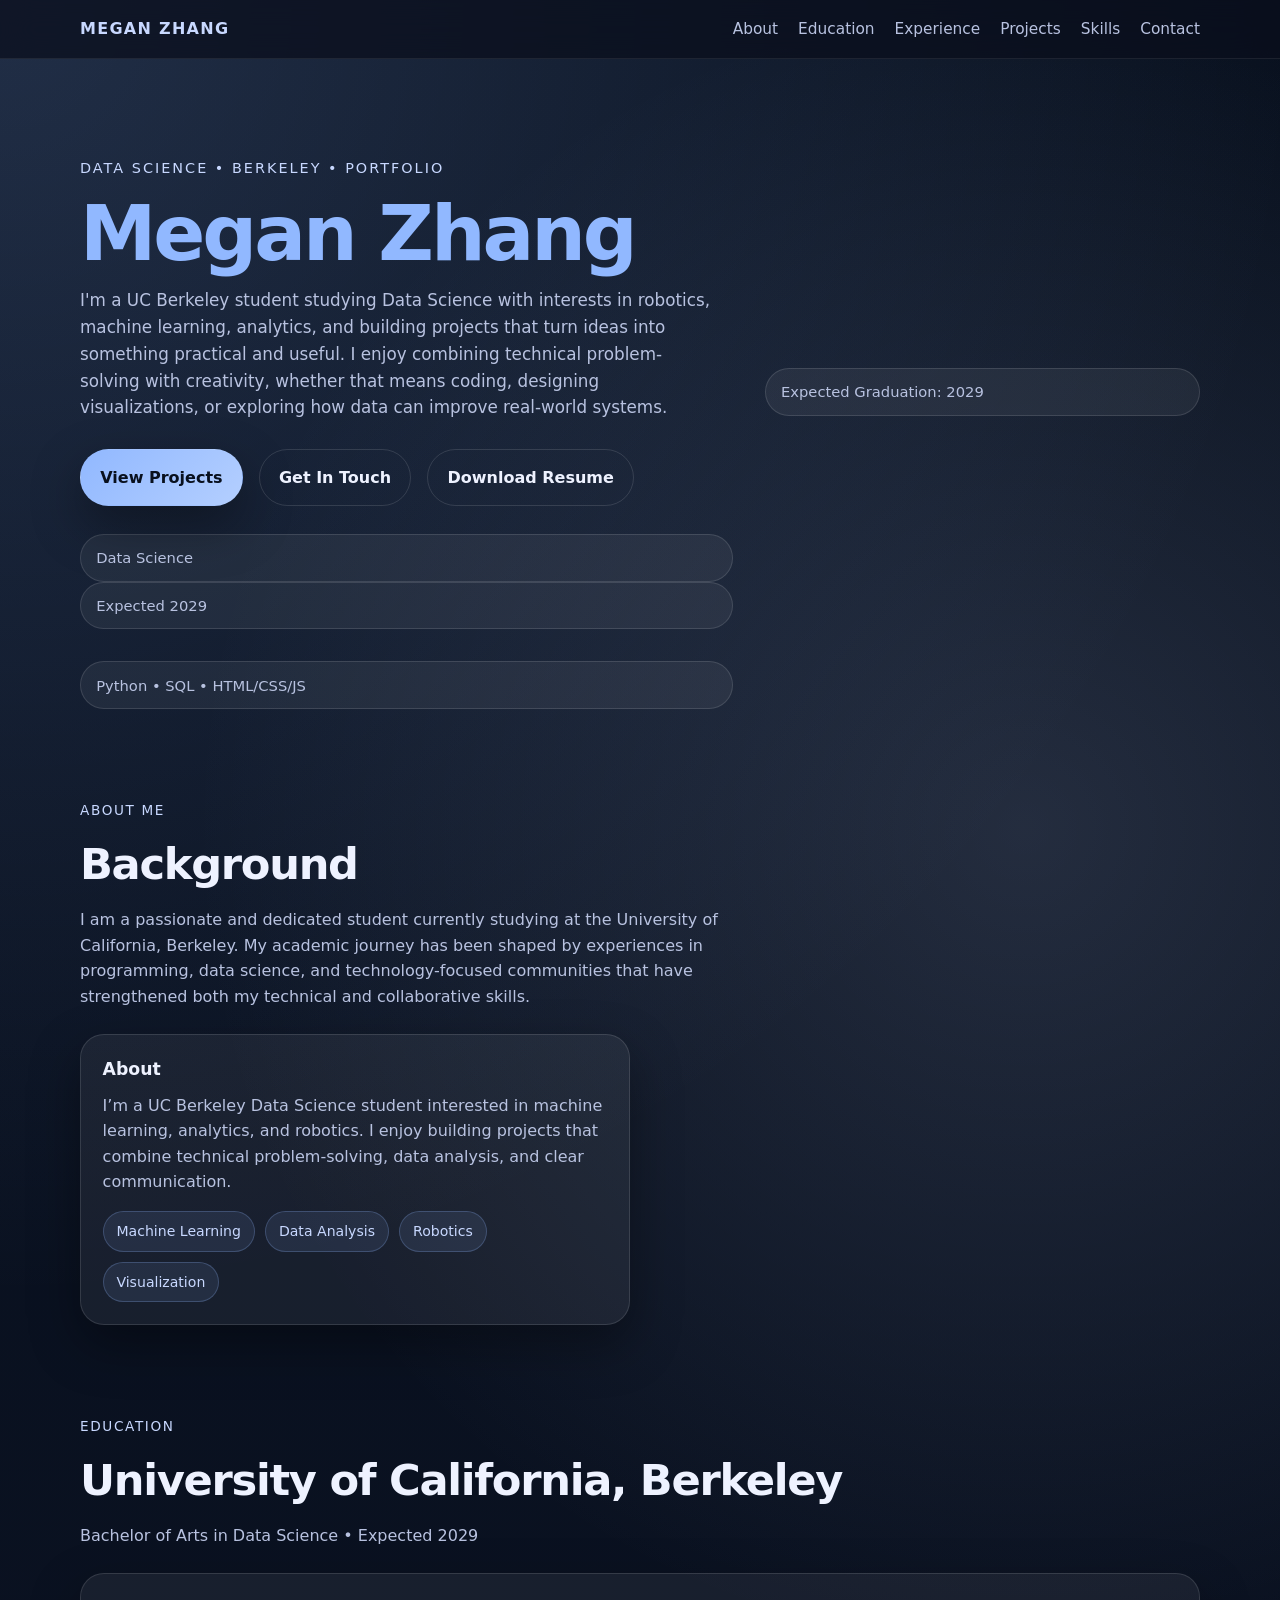
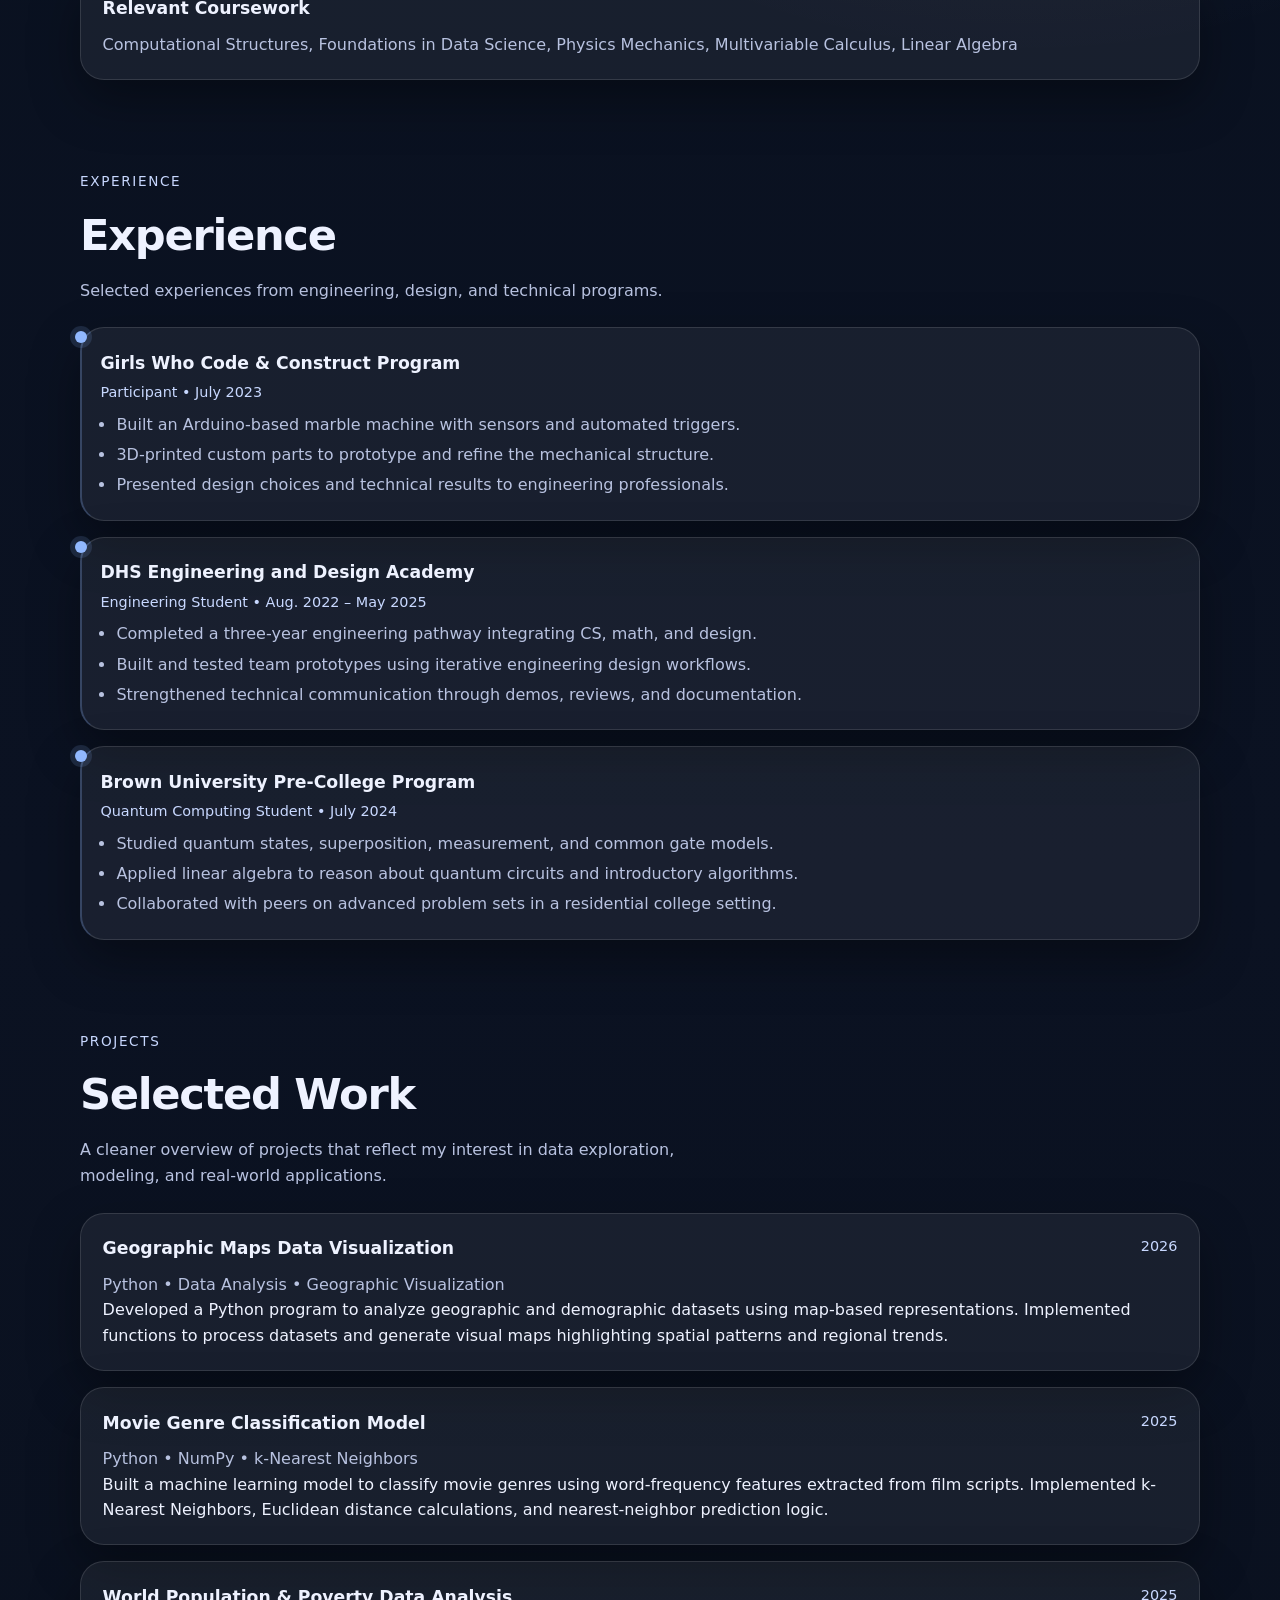
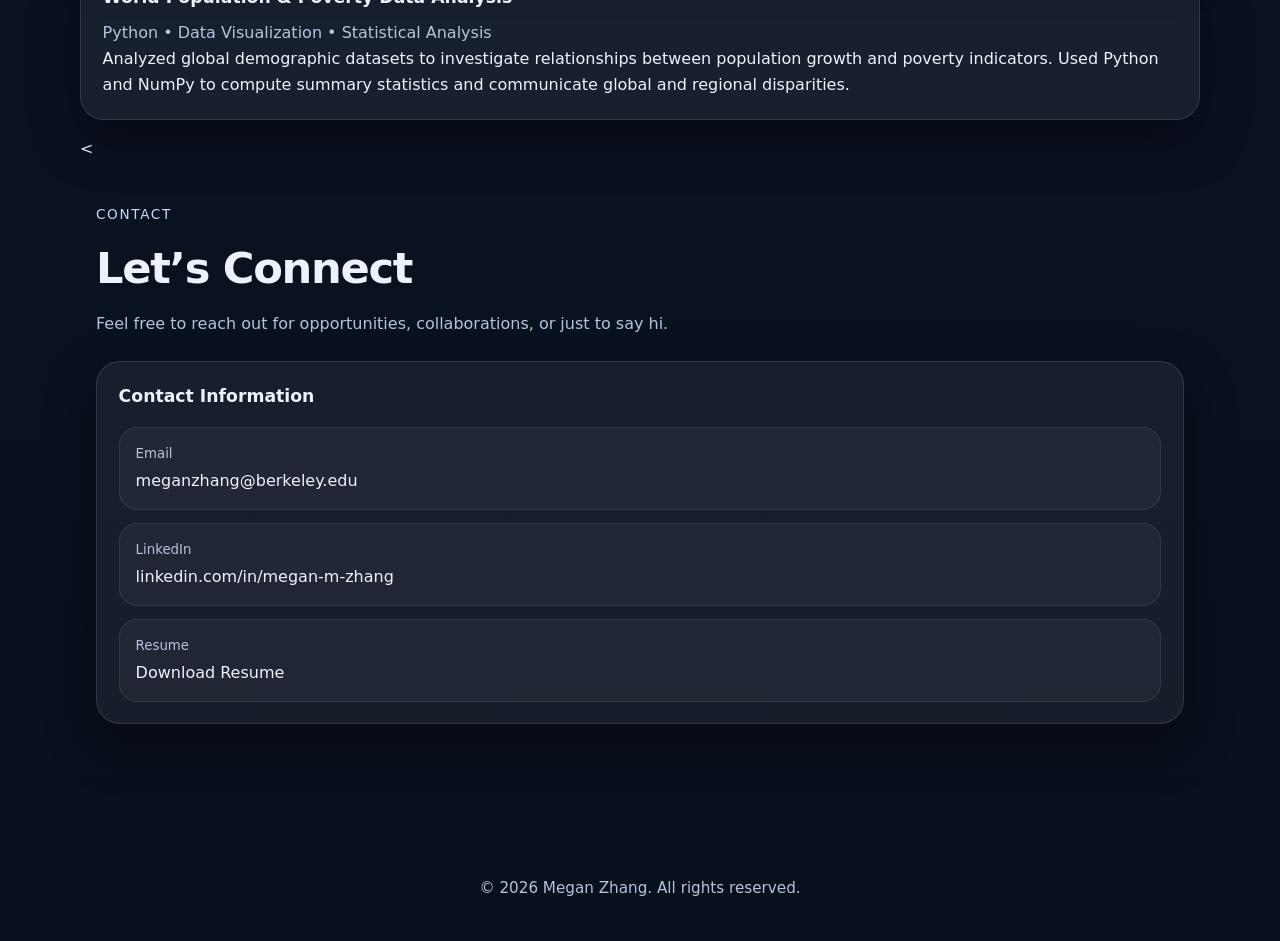
==== index.html @ c3d6c48f "Update index.html" ====
<!DOCTYPE html>
<html lang="en">
<head>
  <meta charset="UTF-8" />
  <meta name="viewport" content="width=device-width, initial-scale=1.0" />
  <title>Megan Zhang | Portfolio</title>
  <style>
    :root {
      --bg: #0a0f1c;
      --bg-soft: #10182b;
      --card: rgba(255, 255, 255, 0.06);
      --border: rgba(255, 255, 255, 0.12);
      --text: #eef2ff;
      --muted: #b8c2e0;
      --accent: #91b8ff;
      --accent-2: #c8d8ff;
      --shadow: 0 20px 50px rgba(0, 0, 0, 0.35);
      --max: 1120px;
    }

    * {
      box-sizing: border-box;
      margin: 0;
      padding: 0;
    }

    html {
      scroll-behavior: smooth;
    }

    body {
      font-family: Inter, ui-sans-serif, system-ui, -apple-system, BlinkMacSystemFont, "Segoe UI", sans-serif;
      background:
        radial-gradient(circle at top left, rgba(145, 184, 255, 0.18), transparent 30%),
        radial-gradient(circle at 80% 20%, rgba(200, 216, 255, 0.14), transparent 24%),
        linear-gradient(180deg, #08101e 0%, #0b1222 60%, #09101d 100%);
      color: var(--text);
      line-height: 1.6;
      min-height: 100vh;
    }

    a {
      color: inherit;
      text-decoration: none;
    }

    img {
      max-width: 100%;
      display: block;
    }

    .container {
      width: min(calc(100% - 2rem), var(--max));
      margin: 0 auto;
    }

    .nav {
      position: sticky;
      top: 0;
      z-index: 50;
      backdrop-filter: blur(16px);
      background: rgba(10, 15, 28, 0.72);
      border-bottom: 1px solid rgba(255,255,255,0.08);
    }

    .nav-inner {
      display: flex;
      align-items: center;
      justify-content: space-between;
      padding: 1rem 0;
    }

    .brand {
      font-size: 1rem;
      font-weight: 700;
      letter-spacing: 0.08em;
      text-transform: uppercase;
      color: var(--accent-2);
    }

    .nav-links {
      display: flex;
      gap: 1.25rem;
      flex-wrap: wrap;
    }

    .nav-links a {
      color: var(--muted);
      font-size: 0.96rem;
      transition: color 0.2s ease;
    }

    .nav-links a:hover {
      color: var(--text);
    }

    .hero {
      padding: 6rem 0 4rem;
    }

    .hero-grid {
      display: grid;
      grid-template-columns: 1.2fr 0.8fr;
      gap: 2rem;
      align-items: center;
    }

    .eyebrow {
      display: inline-block;
      color: var(--accent-2);
      font-size: 0.9rem;
      letter-spacing: 0.14em;
      text-transform: uppercase;
      margin-bottom: 1rem;
    }

    .hero h1 {
      font-size: clamp(2.7rem, 6vw, 5rem);
      line-height: 0.98;
      letter-spacing: -0.04em;
      margin-bottom: 1rem;
    }

    .hero h1 span {
      color: var(--accent);
    }

    .hero p {
      max-width: 40rem;
      color: var(--muted);
      font-size: 1.05rem;
      margin-bottom: 1.75rem;
    }

    .hero-actions {
      display: flex;
      gap: 1rem;
      flex-wrap: wrap;
      margin-bottom: 1.75rem;
    }

    .btn {
      display: inline-flex;
      align-items: center;
      justify-content: center;
      padding: 0.9rem 1.2rem;
      border-radius: 999px;
      font-weight: 600;
      transition: transform 0.2s ease, background 0.2s ease, border-color 0.2s ease;
      border: 1px solid transparent;
    }

    .btn:hover {
      transform: translateY(-2px);
    }

    .btn-primary {
      background: linear-gradient(135deg, var(--accent), #b4cfff);
      color: #08101e;
      box-shadow: var(--shadow);
    }

    .btn-secondary {
      background: transparent;
      border-color: var(--border);
      color: var(--text);
    }

    .quick-info {
      display: flex;
      gap: 1rem;
      flex-wrap: wrap;
    }

    .pill {
      background: rgba(255,255,255,0.06);
      border: 1px solid var(--border);
      padding: 0.7rem 0.95rem;
      border-radius: 999px;
      color: var(--muted);
      font-size: 0.92rem;
    }

    .hero-card {
      background: linear-gradient(180deg, rgba(255,255,255,0.08), rgba(255,255,255,0.03));
      border: 1px solid var(--border);
      border-radius: 28px;
      padding: 1.5rem;
      box-shadow: var(--shadow);
      position: relative;
      overflow: hidden;
    }

    .hero-card::before {
      content: "";
      position: absolute;
      inset: auto -20% -30% auto;
      width: 220px;
      height: 220px;
      background: radial-gradient(circle, rgba(145,184,255,0.45), transparent 68%);
      pointer-events: none;
    }

    .profile-box {
      min-height: 360px;
      display: flex;
      flex-direction: column;
      justify-content: space-between;
      gap: 1rem;
    }

    .profile-top {
      display: flex;
      justify-content: space-between;
      align-items: flex-start;
      gap: 1rem;
    }

    .profile-avatar {
      width: 68px;
      height: 68px;
      border-radius: 20px;
      background: linear-gradient(135deg, var(--accent), #d9e5ff);
      color: #09101d;
      display: grid;
      place-items: center;
      font-weight: 800;
      font-size: 1.3rem;
    }

    .profile-role {
      color: var(--muted);
      font-size: 0.95rem;
    }

    .profile-name {
      font-size: 1.35rem;
      font-weight: 700;
      margin-bottom: 0.2rem;
    }

    .stat-grid {
      display: grid;
      grid-template-columns: repeat(2, 1fr);
      gap: 0.9rem;
    }

    .stat {
      background: rgba(255,255,255,0.05);
      border: 1px solid rgba(255,255,255,0.08);
      border-radius: 18px;
      padding: 1rem;
    }

    .stat h3 {
      font-size: 1.3rem;
      margin-bottom: 0.2rem;
      color: var(--accent-2);
    }

    .stat p {
      font-size: 0.9rem;
      color: var(--muted);
      margin: 0;
    }

    section {
      padding: 1.5rem 0 4rem;
    }

    .section-heading {
      margin-bottom: 1.5rem;
    }

    .section-heading span {
      color: var(--accent-2);
      text-transform: uppercase;
      letter-spacing: 0.12em;
      font-size: 0.85rem;
      display: inline-block;
      margin-bottom: 0.5rem;
    }

    .section-heading h2 {
      font-size: clamp(1.8rem, 4vw, 2.7rem);
      letter-spacing: -0.03em;
      margin-bottom: 0.5rem;
    }

    .section-heading p {
      max-width: 42rem;
      color: var(--muted);
    }

    .grid-2,
    .grid-3 {
      display: grid;
      gap: 1.2rem;
    }

    .grid-2 {
      grid-template-columns: repeat(2, minmax(0, 1fr));
    }

    .grid-3 {
      grid-template-columns: repeat(3, minmax(0, 1fr));
    }

    .card {
      background: var(--card);
      border: 1px solid var(--border);
      border-radius: 24px;
      padding: 1.35rem;
      box-shadow: var(--shadow);
    }

    .card h3 {
      font-size: 1.08rem;
      margin-bottom: 0.55rem;
    }

    .muted {
      color: var(--muted);
    }

    .tag-list {
      display: flex;
      flex-wrap: wrap;
      gap: 0.65rem;
      margin-top: 1rem;
    }

    .tag {
      padding: 0.5rem 0.8rem;
      border-radius: 999px;
      background: rgba(145,184,255,0.1);
      border: 1px solid rgba(145,184,255,0.24);
      color: var(--accent-2);
      font-size: 0.88rem;
    }

    .timeline {
      display: grid;
      gap: 1rem;
    }

    .timeline-item {
      position: relative;
      padding-left: 1.15rem;
      border-left: 2px solid rgba(145,184,255,0.25);
    }

    .timeline-item::before {
      content: "";
      position: absolute;
      left: -0.43rem;
      top: 0.2rem;
      width: 0.75rem;
      height: 0.75rem;
      border-radius: 999px;
      background: var(--accent);
      box-shadow: 0 0 0 5px rgba(145,184,255,0.14);
    }

    .timeline-item h3 {
      margin-bottom: 0.25rem;
    }

    .timeline-meta {
      color: var(--accent-2);
      font-size: 0.9rem;
      margin-bottom: 0.45rem;
    }

    .timeline-item ul {
      padding-left: 1rem;
      color: var(--muted);
    }

    .timeline-item li + li {
      margin-top: 0.3rem;
    }

    .project-card {
      display: flex;
      flex-direction: column;
      gap: 0.8rem;
      min-height: 100%;
    }

    .project-top {
      display: flex;
      justify-content: space-between;
      align-items: flex-start;
      gap: 1rem;
    }

    .project-year {
      color: var(--accent-2);
      font-size: 0.9rem;
      white-space: nowrap;
    }

    .project-card p {
      color: var(--muted);
    }

    .contact-card {
      display: grid;
      grid-template-columns: 1.15fr 0.85fr;
      gap: 1.2rem;
      align-items: stretch;
    }

    .contact-list {
      display: grid;
      gap: 0.85rem;
      margin-top: 1rem;
    }

    .contact-item {
      border: 1px solid rgba(255,255,255,0.08);
      background: rgba(255,255,255,0.04);
      border-radius: 18px;
      padding: 0.95rem 1rem;
    }

    .contact-item small {
      display: block;
      color: var(--muted);
      margin-bottom: 0.2rem;
    }

    footer {
      padding: 1.5rem 0 2.5rem;
      color: var(--muted);
      text-align: center;
      font-size: 0.95rem;
    }

    .fade-up {
      opacity: 0;
      transform: translateY(24px);
      transition: opacity 0.7s ease, transform 0.7s ease;
    }

    .fade-up.visible {
      opacity: 1;
      transform: translateY(0);
    }

    @media (max-width: 920px) {
      .hero-grid,
      .contact-card,
      .grid-3,
      .grid-2 {
        grid-template-columns: 1fr;
      }

      .hero {
        padding-top: 4.5rem;
      }
    }

    @media (max-width: 640px) {
      .nav-inner {
        gap: 1rem;
        flex-direction: column;
        align-items: flex-start;
      }

      .nav-links {
        gap: 0.85rem;
      }

      .hero h1 {
        font-size: 2.7rem;
      }

      .stat-grid {
        grid-template-columns: 1fr;
      }
    }
  </style>
</head>
<body>
  <nav class="nav">
    <div class="container nav-inner">
      <a href="#home" class="brand">Megan Zhang</a>
      <div class="nav-links">
        <a href="#about">About</a>
        <a href="#education">Education</a>
        <a href="#experience">Experience</a>
        <a href="#projects">Projects</a>
        <a href="#skills">Skills</a>
        <a href="#contact">Contact</a>
      </div>
    </div>
  </nav>

  <header class="hero" id="home">
    <div class="container hero-grid">
      <div class="fade-up">
        <span class="eyebrow">Data Science • Berkeley • Portfolio</span>
        <h1><span>Megan Zhang</span></h1>
        <p>
          I'm a UC Berkeley student studying Data Science with interests in robotics, machine learning,
          analytics, and building projects that turn ideas into something practical and useful.
          I enjoy combining technical problem-solving with creativity, whether that means coding,
          designing visualizations, or exploring how data can improve real-world systems.
        </p>
        <div class="hero-actions">
          <a class="btn btn-primary" href="#projects">View Projects</a>
          <a class="btn btn-secondary" href="#contact">Get In Touch</a>
          <a class="btn btn-secondary" href="Megan_Zhang_LaTex_Resume.pdf" download>Download Resume</a>
        </div>
        
          <div class="pill">Data Science</div>
          <div class="pill">Expected 2029</div>
        </div>
          <div class="pill">Expected Graduation: 2029</div>
          <div class="pill">Python • SQL • HTML/CSS/JS</div>
        </div>
      </div>

      </div>
  </header>

  <main>
    <section id="about">
      <div class="container">
        <div class="section-heading fade-up">
          <span>About Me</span>
          <h2>Background</h2>
          <p>
            I am a passionate and dedicated student currently studying at the University of California,
            Berkeley. My academic journey has been shaped by experiences in programming, data science,
            and technology-focused communities that have strengthened both my technical and collaborative skills.
          </p>
        </div>

        <div class="grid-2">
          <div class="card fade-up">
            <h3>About</h3>
            <p class="muted">
              I’m a UC Berkeley Data Science student interested in machine learning, analytics, and robotics.
              I enjoy building projects that combine technical problem-solving, data analysis, and clear communication.
            </p>
            <div class="tag-list">
              <span class="tag">Machine Learning</span>
              <span class="tag">Data Analysis</span>
              <span class="tag">Robotics</span>
              <span class="tag">Visualization</span>
            </div>
          </div>
        </div>
      </div>
    </section>

    <section id="education">
      <div class="container">
        <div class="section-heading fade-up">
          <span>Education</span>
          <h2>University of California, Berkeley</h2>
          <p>Bachelor of Arts in Data Science • Expected 2029</p>
        </div>

        <div class="card fade-up">
          <h3>Relevant Coursework</h3>
          <p class="muted">
            Computational Structures, Foundations in Data Science, Physics Mechanics, Multivariable Calculus, Linear Algebra
          </p>
        </div>
      </div>
    </section>

    <section id="experience">
      <div class="container">
        <div class="section-heading fade-up">
          <span>Experience</span>
          <h2>Experience</h2>
          <p>Selected experiences from engineering, design, and technical programs.</p>
        </div>

        <div class="timeline">
          <div class="card timeline-item fade-up">
            <h3>Girls Who Code &amp; Construct Program</h3>
            <div class="timeline-meta">Participant • July 2023</div>
            <ul>
              <li>Built an Arduino-based marble machine with sensors and automated triggers.</li>
              <li>3D-printed custom parts to prototype and refine the mechanical structure.</li>
              <li>Presented design choices and technical results to engineering professionals.</li>
            </ul>
          </div>

          <div class="card timeline-item fade-up">
            <h3>DHS Engineering and Design Academy</h3>
            <div class="timeline-meta">Engineering Student • Aug. 2022 – May 2025</div>
            <ul>
              <li>Completed a three-year engineering pathway integrating CS, math, and design.</li>
              <li>Built and tested team prototypes using iterative engineering design workflows.</li>
              <li>Strengthened technical communication through demos, reviews, and documentation.</li>
            </ul>
          </div>

          <div class="card timeline-item fade-up">
            <h3>Brown University Pre-College Program</h3>
            <div class="timeline-meta">Quantum Computing Student • July 2024</div>
            <ul>
              <li>Studied quantum states, superposition, measurement, and common gate models.</li>
              <li>Applied linear algebra to reason about quantum circuits and introductory algorithms.</li>
              <li>Collaborated with peers on advanced problem sets in a residential college setting.</li>
            </ul>
          </div>
        </div>
      </div>
    </section>

    <section id="projects">
      <div class="container">
        <div class="section-heading fade-up">
          <span>Projects</span>
          <h2>Selected Work</h2>
          <p>A cleaner overview of projects that reflect my interest in data exploration, modeling, and real-world applications.</p>
        </div>

        <div class="timeline">
          <article class="card fade-up">
            <div class="project-top">
              <h3>Geographic Maps Data Visualization</h3>
              <div class="project-year">2026</div>
            </div>
            <p class="muted">Python • Data Analysis • Geographic Visualization</p>
            <p>
              Developed a Python program to analyze geographic and demographic datasets using map-based representations.
              Implemented functions to process datasets and generate visual maps highlighting spatial patterns and regional trends.
            </p>
          </article>

          <article class="card fade-up">
            <div class="project-top">
              <h3>Movie Genre Classification Model</h3>
              <div class="project-year">2025</div>
            </div>
            <p class="muted">Python • NumPy • k-Nearest Neighbors</p>
            <p>
              Built a machine learning model to classify movie genres using word-frequency features extracted from film scripts.
              Implemented k-Nearest Neighbors, Euclidean distance calculations, and nearest-neighbor prediction logic.
            </p>
          </article>

          <article class="card fade-up">
            <div class="project-top">
              <h3>World Population &amp; Poverty Data Analysis</h3>
              <div class="project-year">2025</div>
            </div>
            <p class="muted">Python • Data Visualization • Statistical Analysis</p>
            <p>
              Analyzed global demographic datasets to investigate relationships between population growth and poverty indicators.
              Used Python and NumPy to compute summary statistics and communicate global and regional disparities.
            </p>
          </article>

          <

    

    <section id="contact">
      <div class="container">
        <div class="section-heading fade-up">
          <span>Contact</span>
          <h2>Let’s Connect</h2>
          <p>Feel free to reach out for opportunities, collaborations, or just to say hi.</p>
        </div>

        <div class="card fade-up">
          <h3>Contact Information</h3>
          <div class="contact-list">
            <div class="contact-item">
              <small>Email</small>
              <a href="mailto:meganzhang@berkeley.edu">meganzhang@berkeley.edu</a>
            </div>
            <div class="contact-item">
              <small>LinkedIn</small>
              <a href="https://www.linkedin.com/in/megan-m-zhang" target="_blank">linkedin.com/in/megan-m-zhang</a>
            </div>
            <div class="contact-item">
              <small>Resume</small>
              <a href="Megan_Zhang_LaTex_Resume.pdf" download>Download Resume</a>
            </div>
          </div>
        </div>
      </div>
    </section>
  </main>

  <footer>
    <div class="container">
      <p>© 2026 Megan Zhang. All rights reserved.</p>
    </div>
  </footer>

  <script>
    const observer = new IntersectionObserver((entries) => {
      entries.forEach((entry) => {
        if (entry.isIntersecting) {
          entry.target.classList.add('visible');
        }
      });
    }, { threshold: 0.12 });

    document.querySelectorAll('.fade-up').forEach((el) => observer.observe(el));
  </script>
</body>
</html>
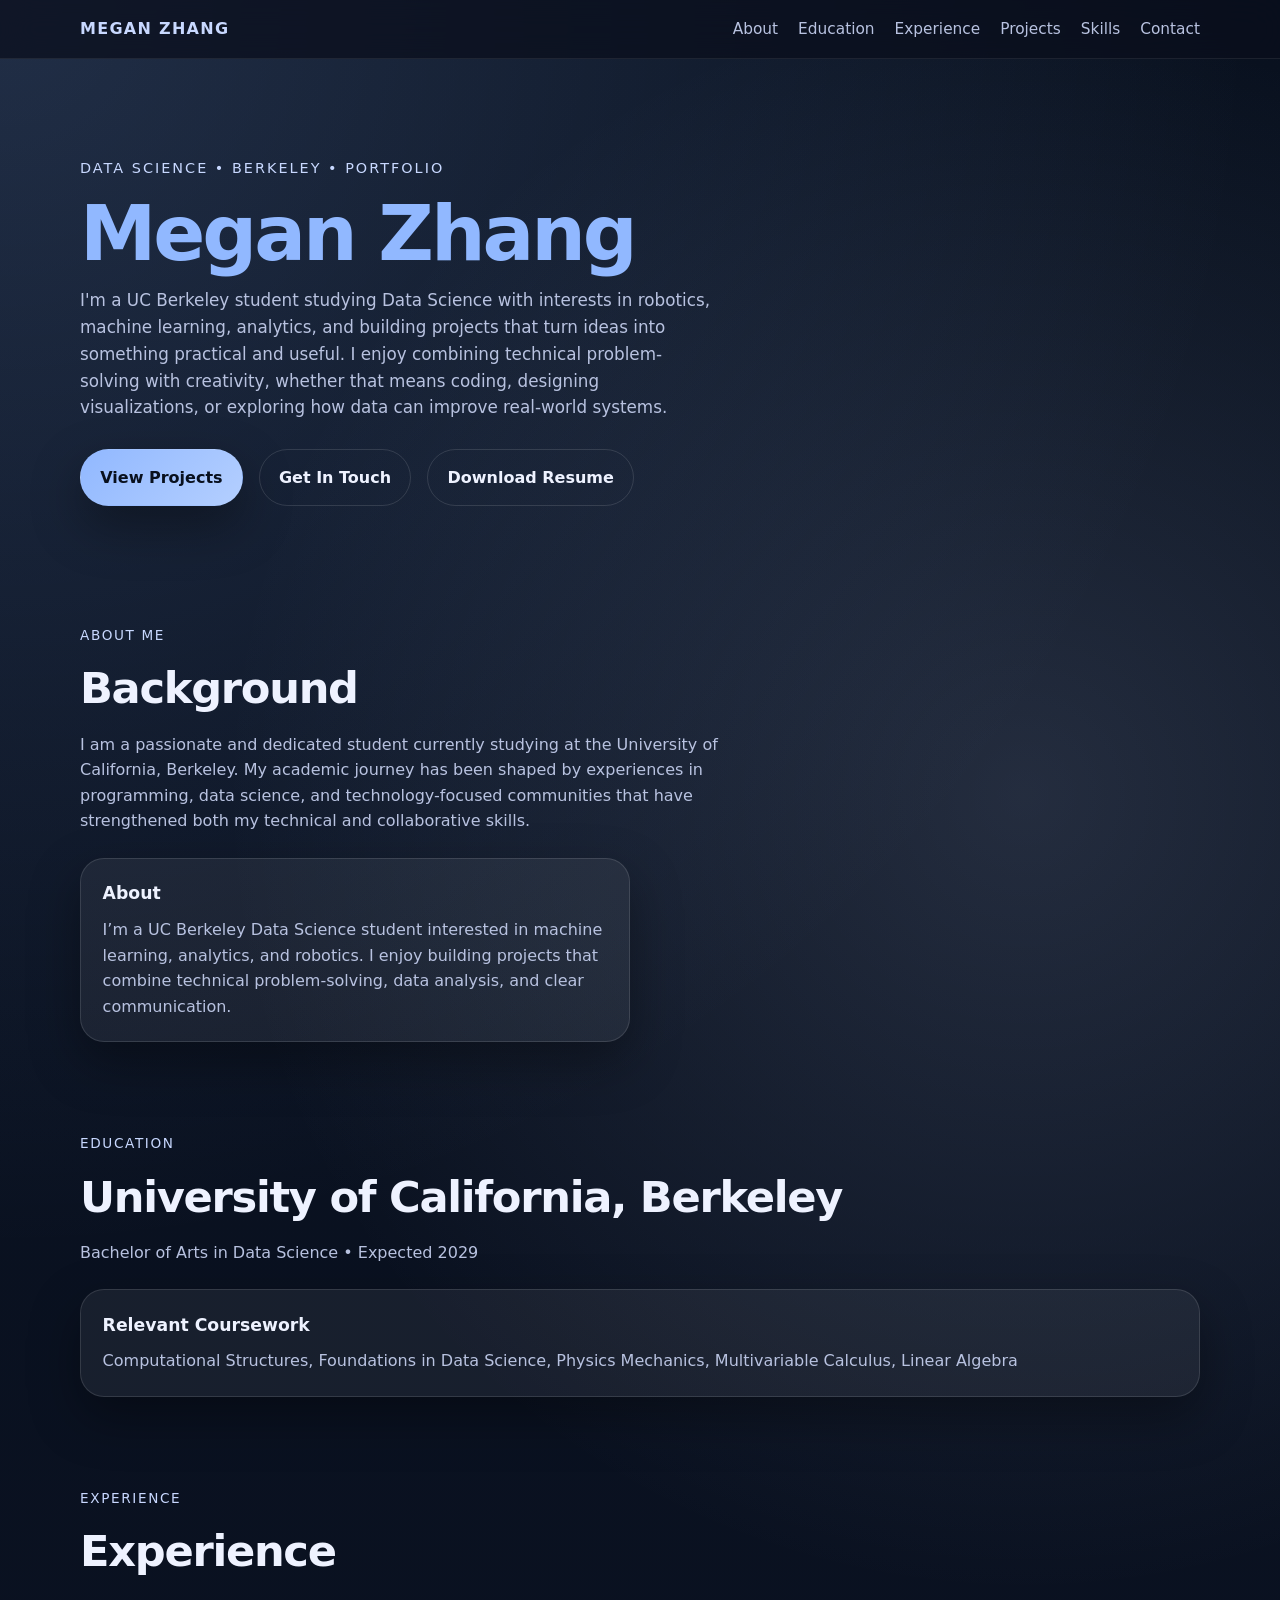
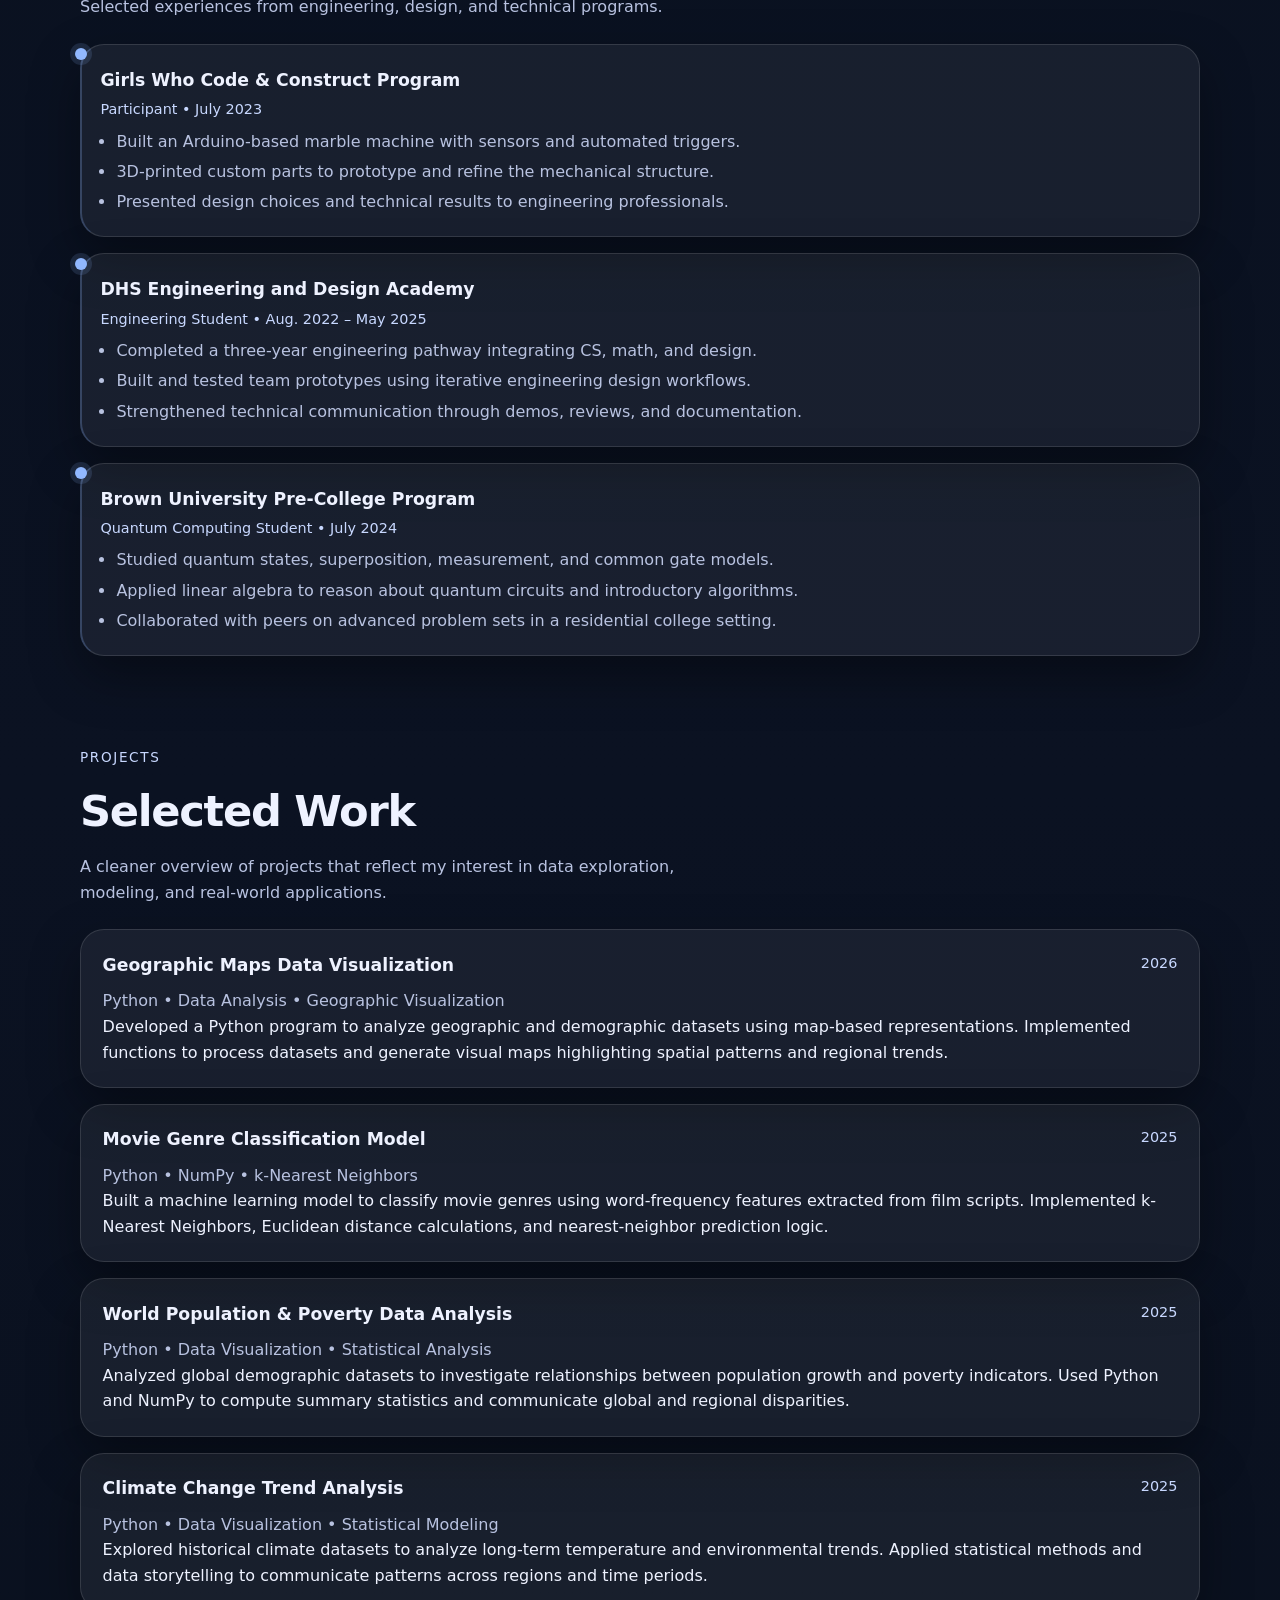
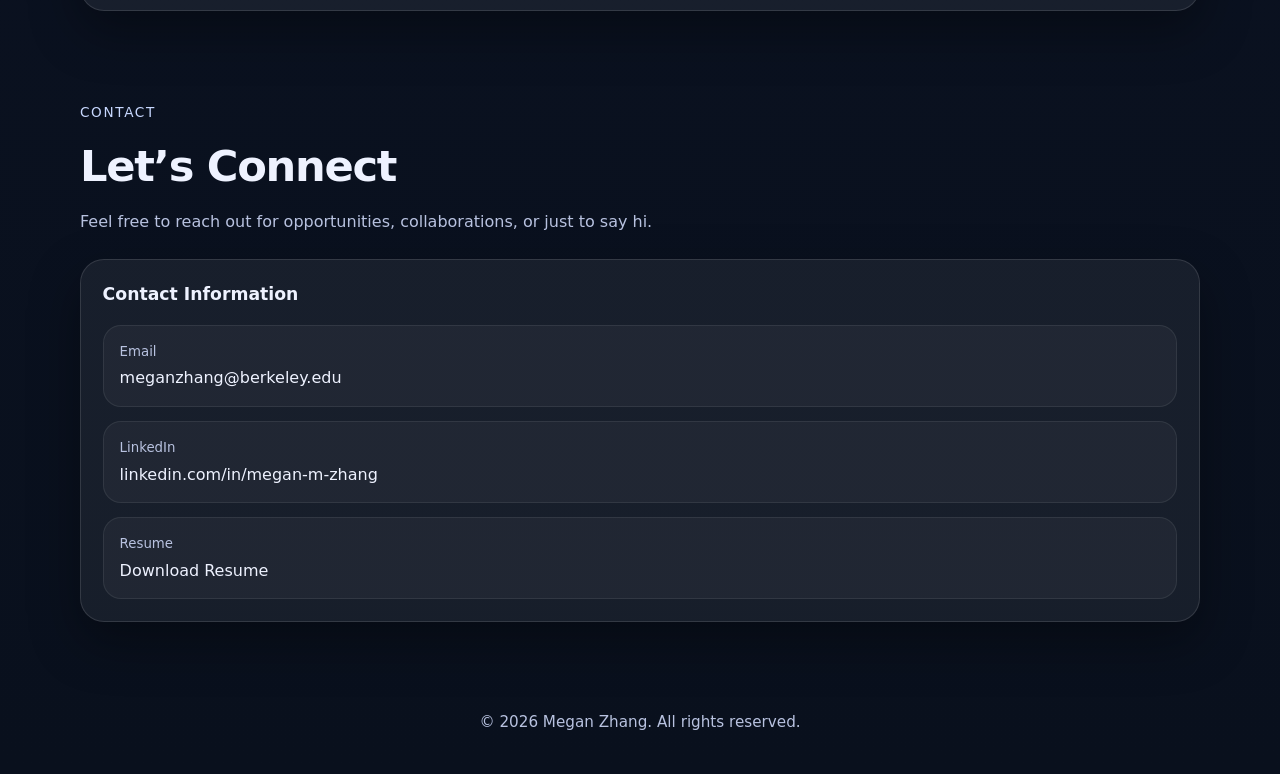
==== commit 27a4cc1e: "Update index.html" ====
--- a/index.html
+++ b/index.html
@@ -515,11 +515,11 @@
           <a class="btn btn-secondary" href="Megan_Zhang_LaTex_Resume.pdf" download>Download Resume</a>
         </div>
         
-          <div class="pill">Data Science</div>
-          <div class="pill">Expected 2029</div>
-        </div>
-          <div class="pill">Expected Graduation: 2029</div>
-          <div class="pill">Python • SQL • HTML/CSS/JS</div>
+          
+          
+        </div>
+          
+          
         </div>
       </div>
 
@@ -546,12 +546,7 @@
               I’m a UC Berkeley Data Science student interested in machine learning, analytics, and robotics.
               I enjoy building projects that combine technical problem-solving, data analysis, and clear communication.
             </p>
-            <div class="tag-list">
-              <span class="tag">Machine Learning</span>
-              <span class="tag">Data Analysis</span>
-              <span class="tag">Robotics</span>
-              <span class="tag">Visualization</span>
-            </div>
+            
           </div>
         </div>
       </div>
@@ -661,7 +656,20 @@
             </p>
           </article>
 
-          <
+          <article class="card fade-up">
+            <div class="project-top">
+              <h3>Climate Change Trend Analysis</h3>
+              <div class="project-year">2025</div>
+            </div>
+            <p class="muted">Python • Data Visualization • Statistical Modeling</p>
+            <p>
+              Explored historical climate datasets to analyze long-term temperature and environmental trends.
+              Applied statistical methods and data storytelling to communicate patterns across regions and time periods.
+            </p>
+          </article>
+        </div>
+      </div>
+    </section>
 
     
 
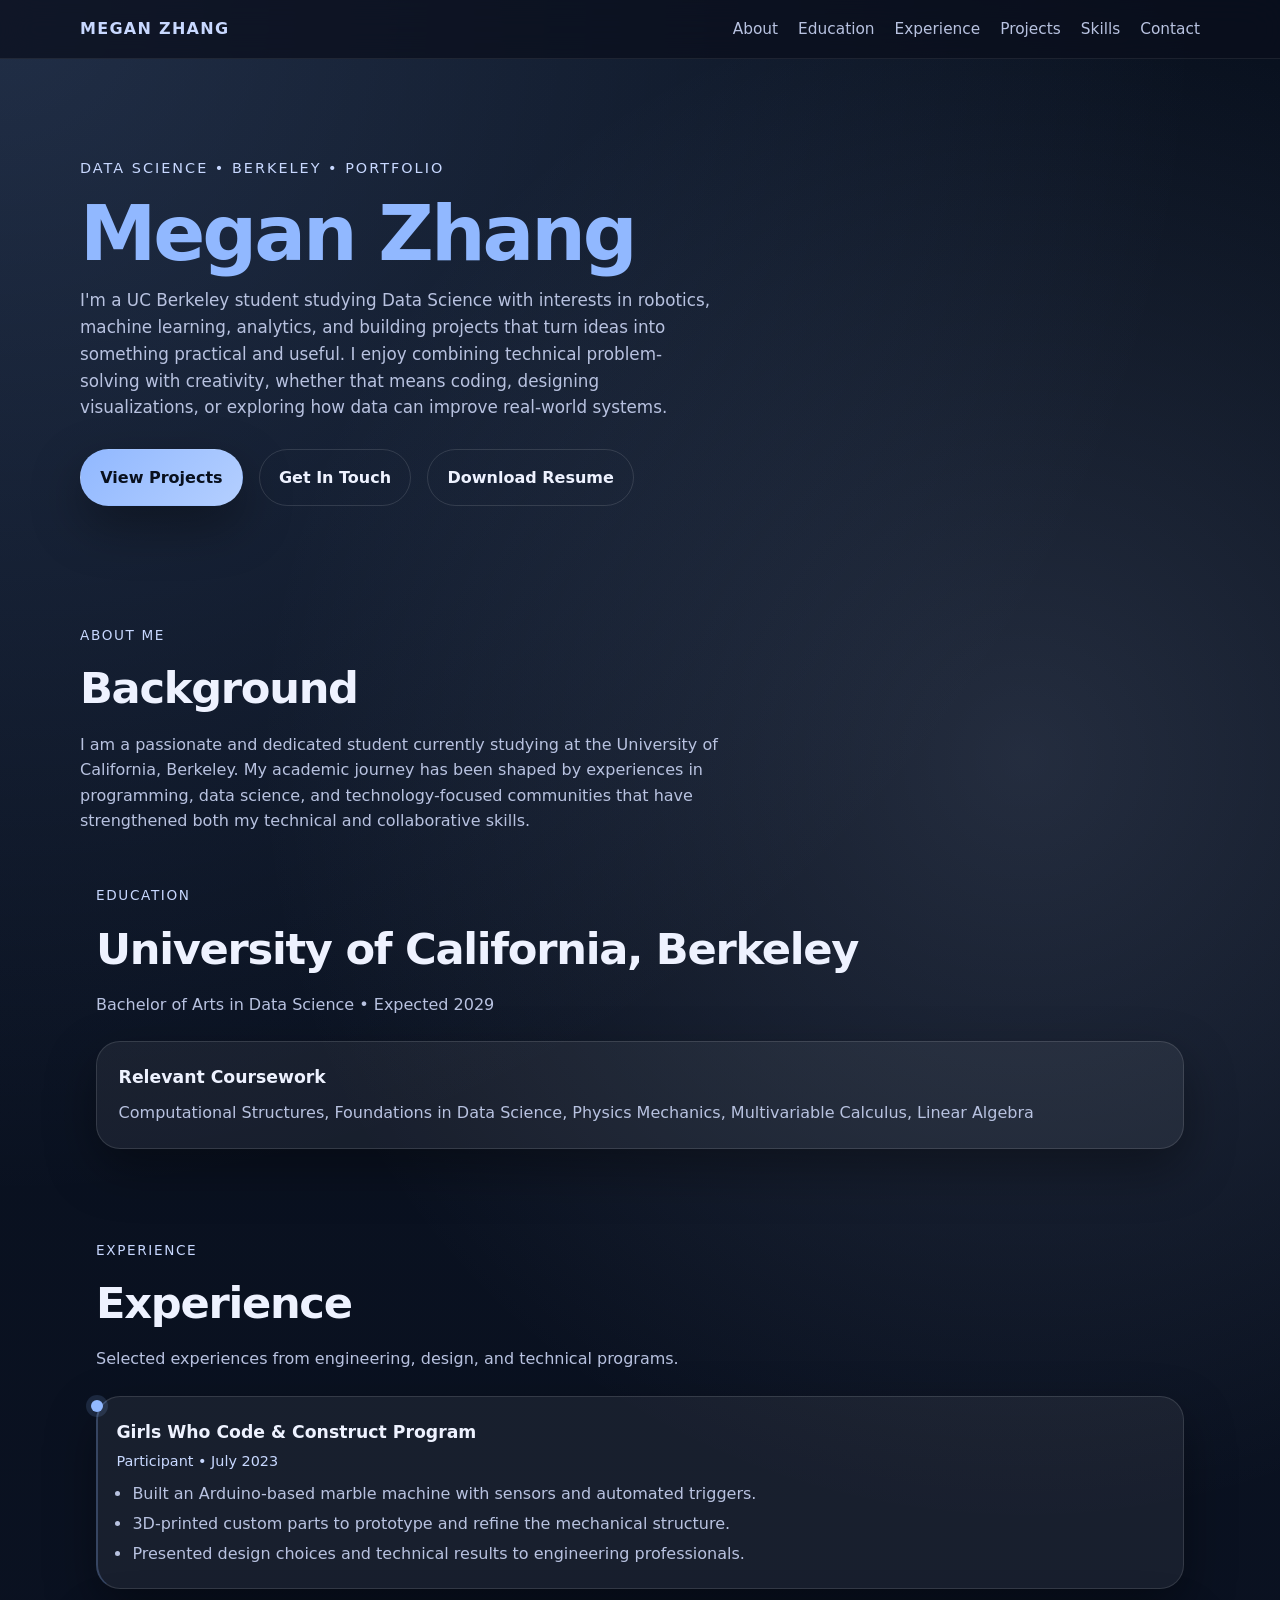
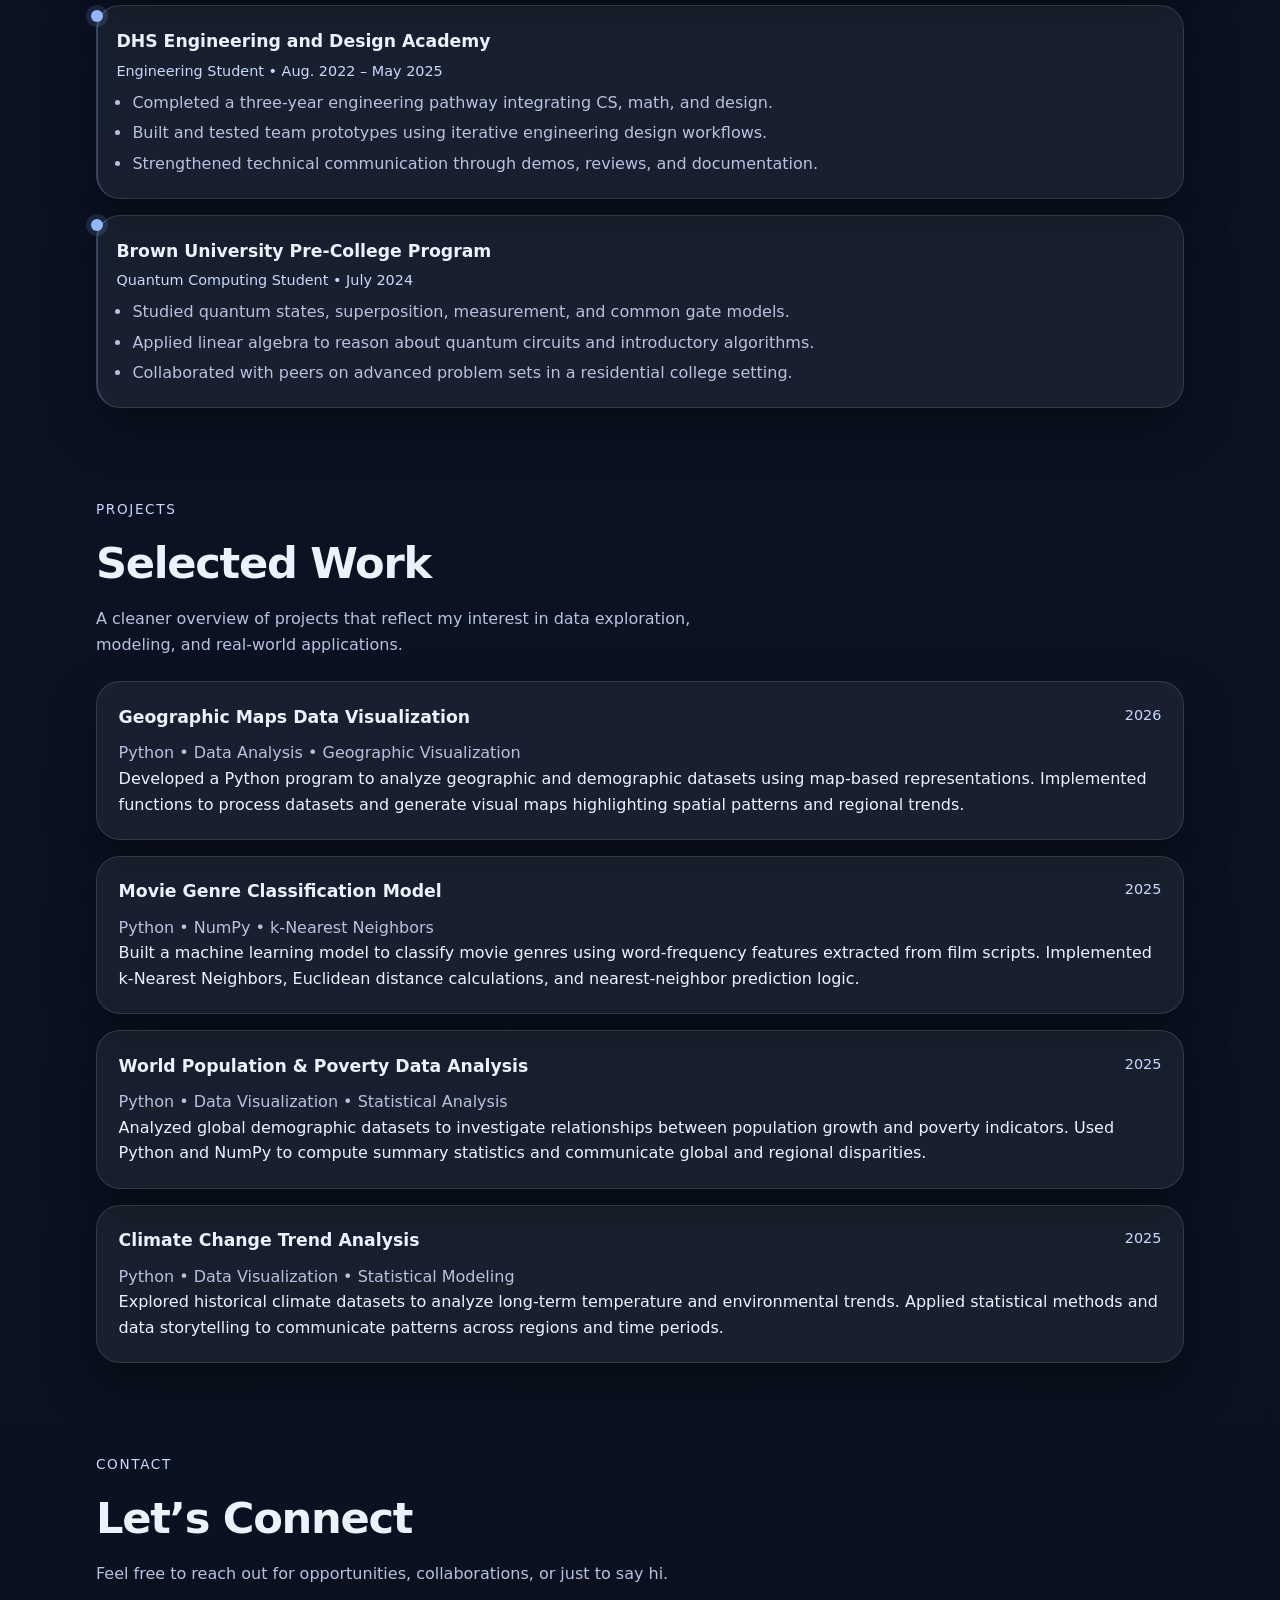
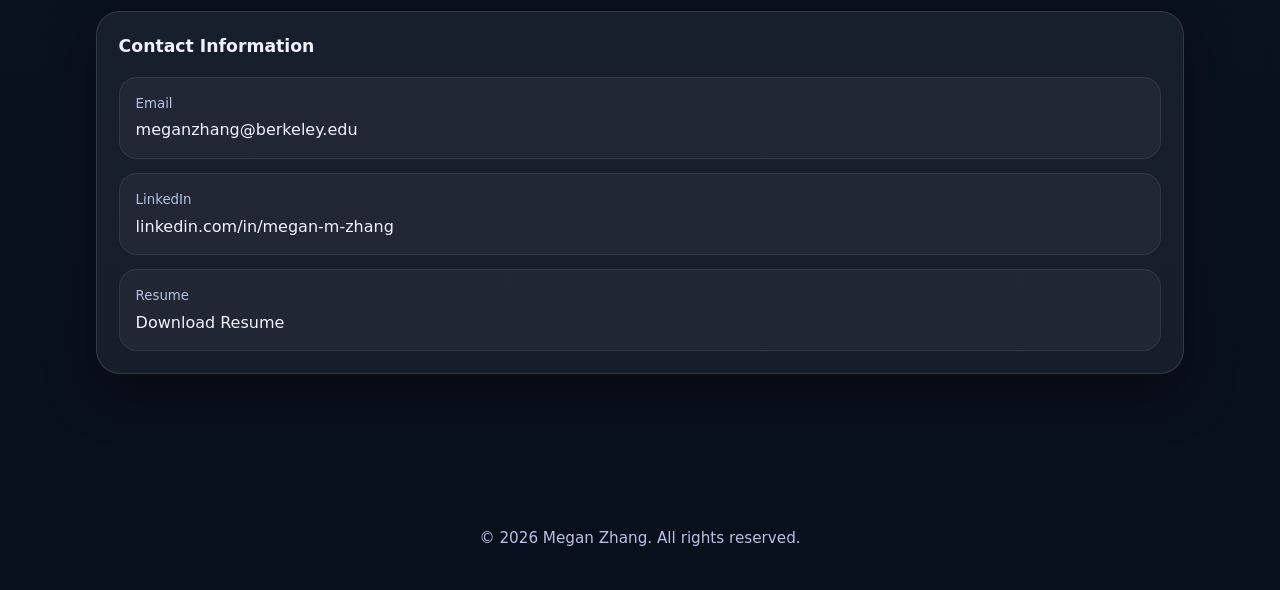
==== commit b0292e1d: "Update index.html" ====
--- a/index.html
+++ b/index.html
@@ -539,19 +539,6 @@
           </p>
         </div>
 
-        <div class="grid-2">
-          <div class="card fade-up">
-            <h3>About</h3>
-            <p class="muted">
-              I’m a UC Berkeley Data Science student interested in machine learning, analytics, and robotics.
-              I enjoy building projects that combine technical problem-solving, data analysis, and clear communication.
-            </p>
-            
-          </div>
-        </div>
-      </div>
-    </section>
-
     <section id="education">
       <div class="container">
         <div class="section-heading fade-up">
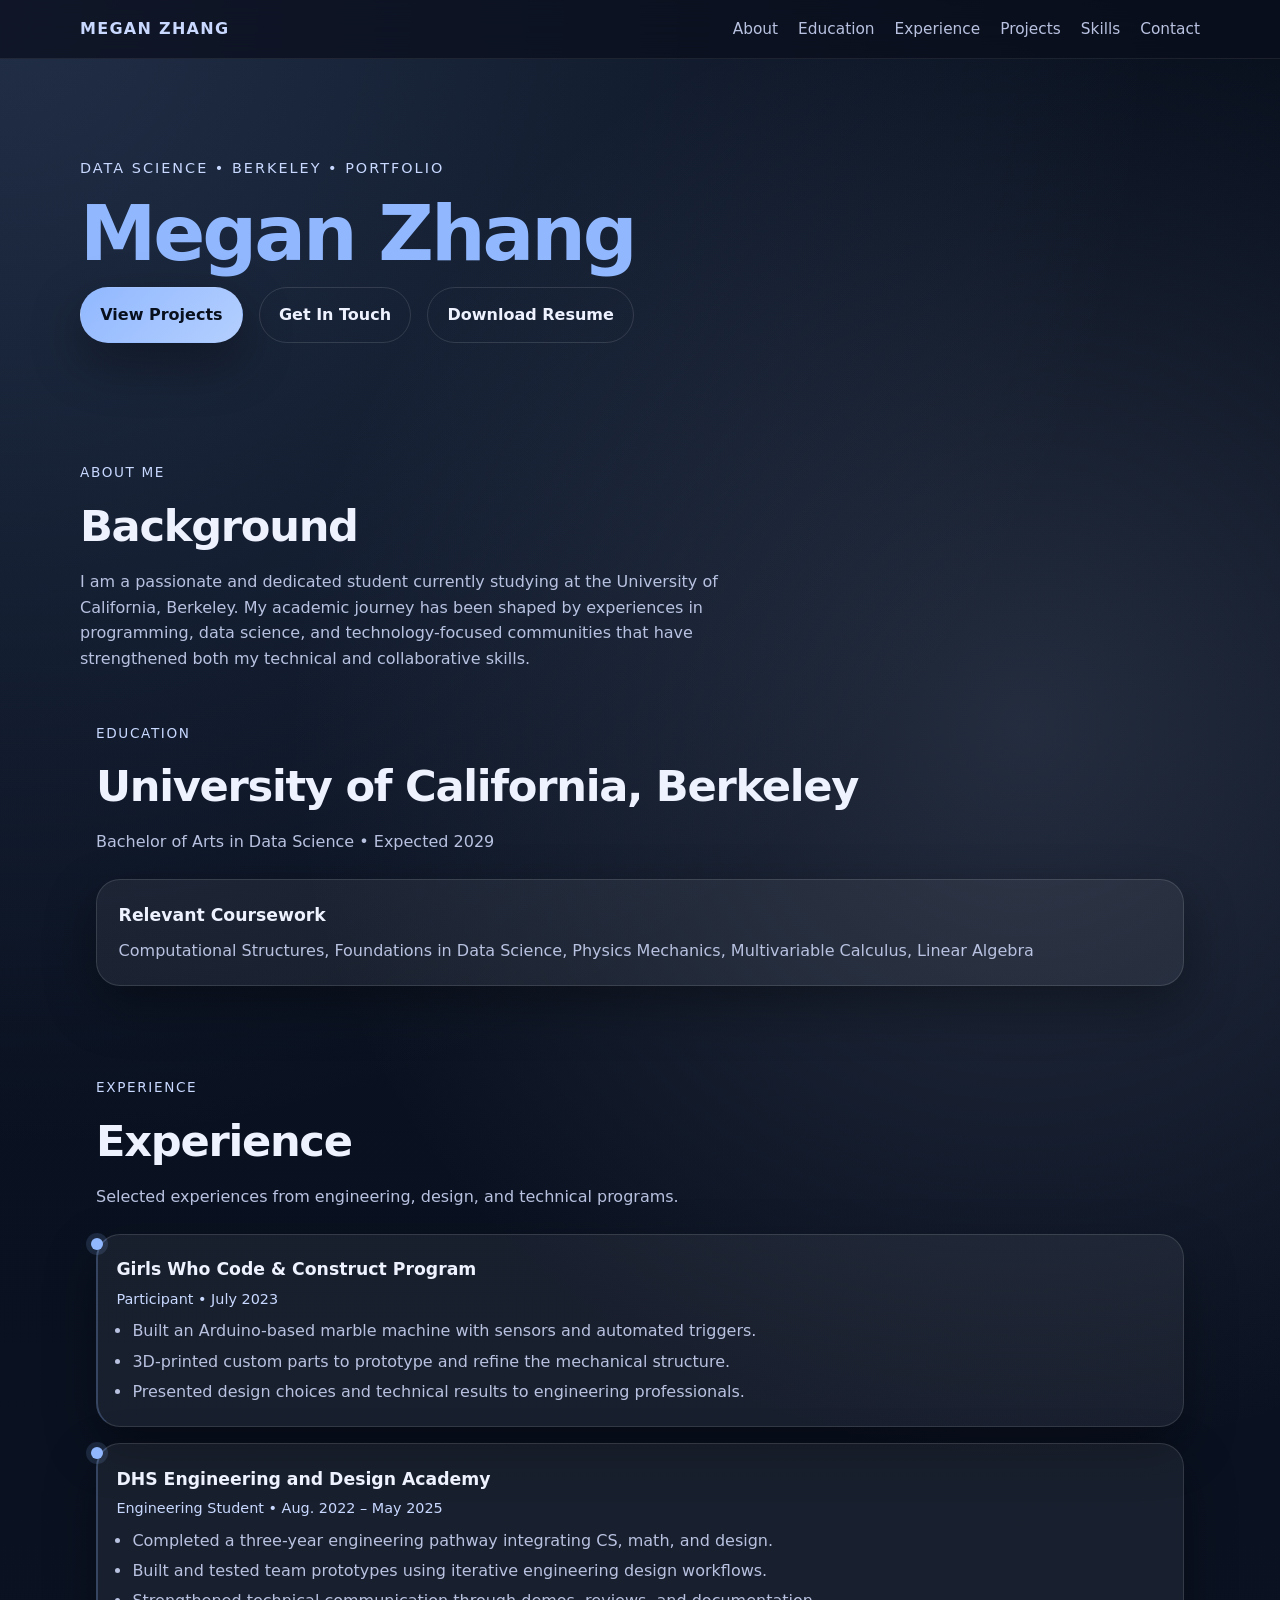
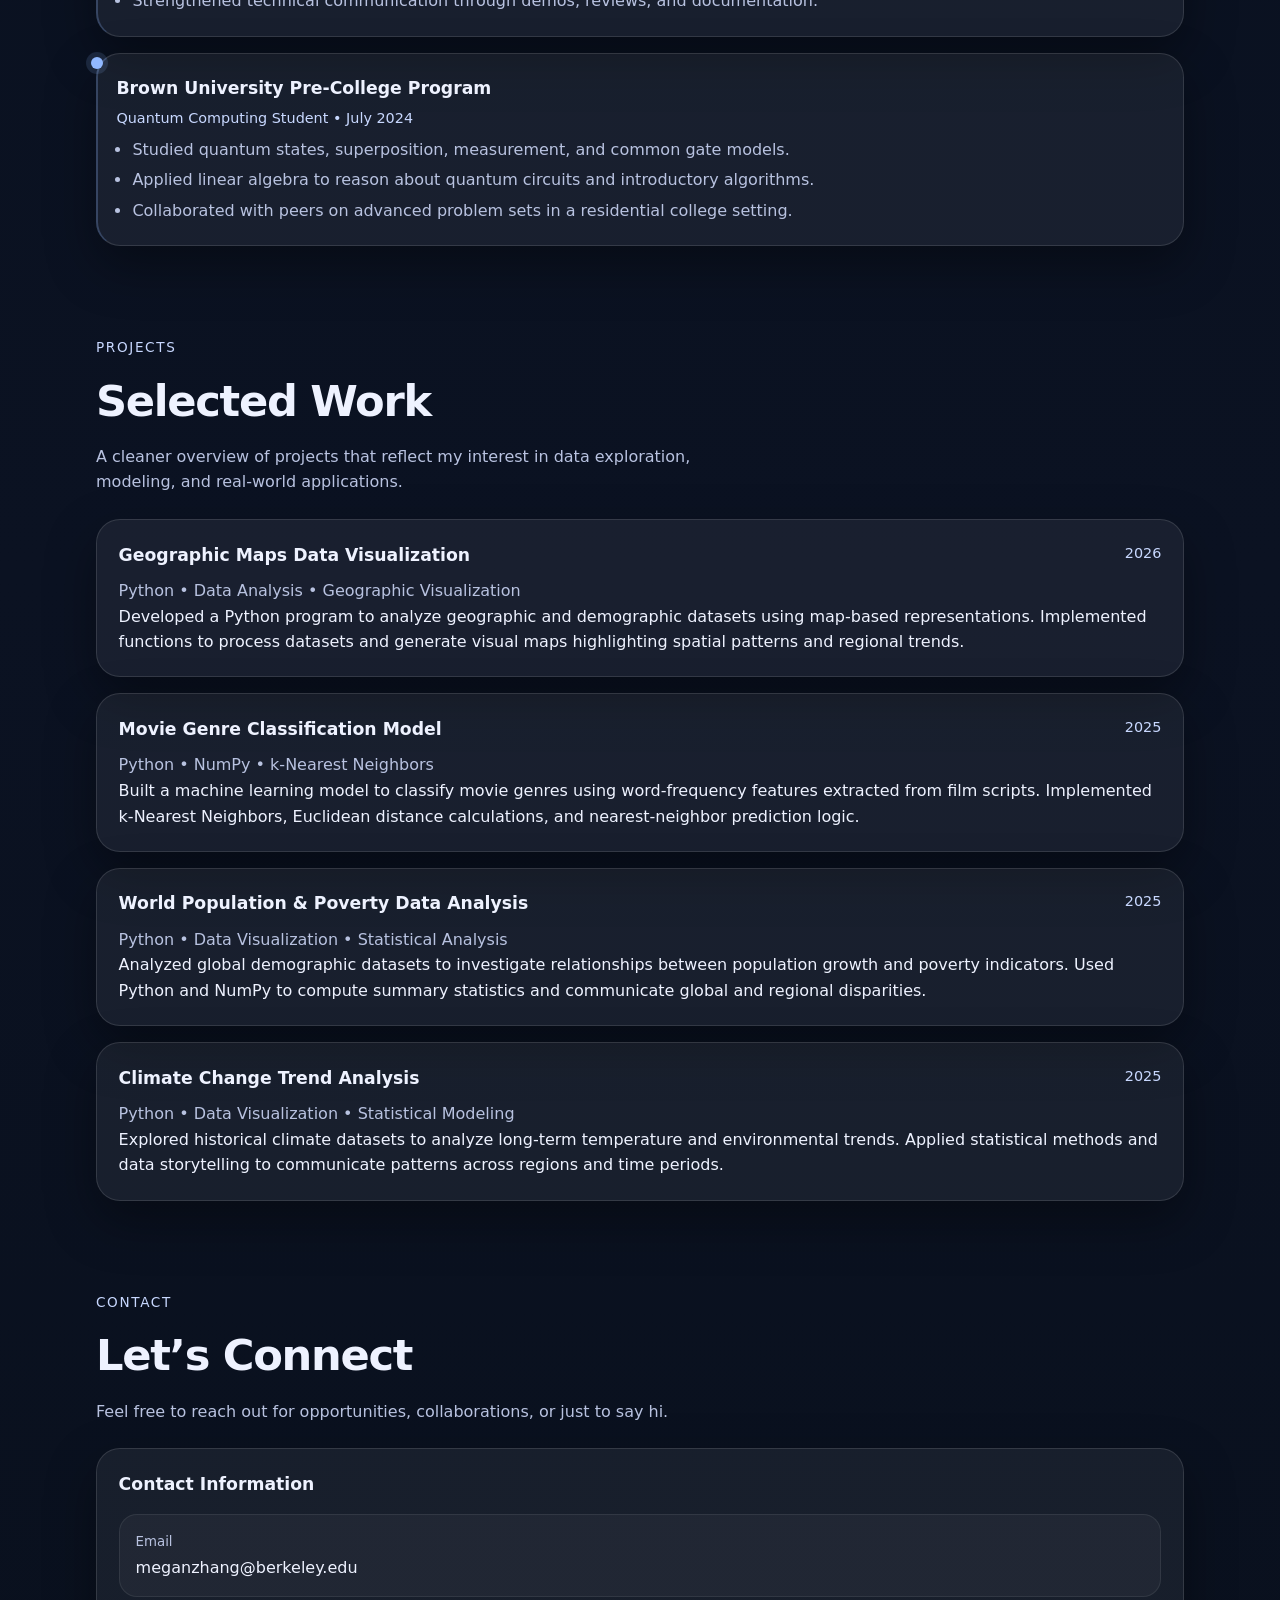
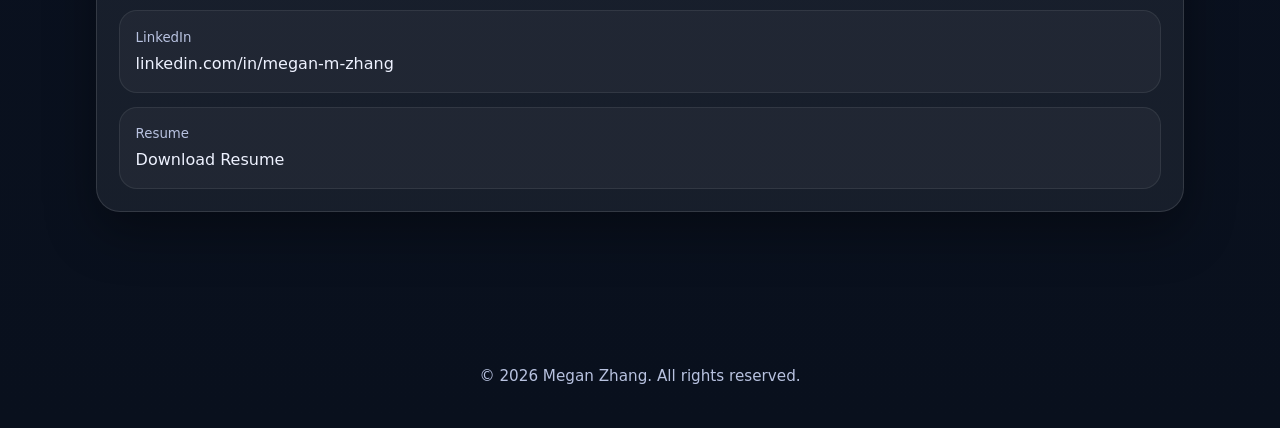
==== commit a400caf1: "Update index.html" ====
--- a/index.html
+++ b/index.html
@@ -503,12 +503,7 @@
       <div class="fade-up">
         <span class="eyebrow">Data Science • Berkeley • Portfolio</span>
         <h1><span>Megan Zhang</span></h1>
-        <p>
-          I'm a UC Berkeley student studying Data Science with interests in robotics, machine learning,
-          analytics, and building projects that turn ideas into something practical and useful.
-          I enjoy combining technical problem-solving with creativity, whether that means coding,
-          designing visualizations, or exploring how data can improve real-world systems.
-        </p>
+        
         <div class="hero-actions">
           <a class="btn btn-primary" href="#projects">View Projects</a>
           <a class="btn btn-secondary" href="#contact">Get In Touch</a>
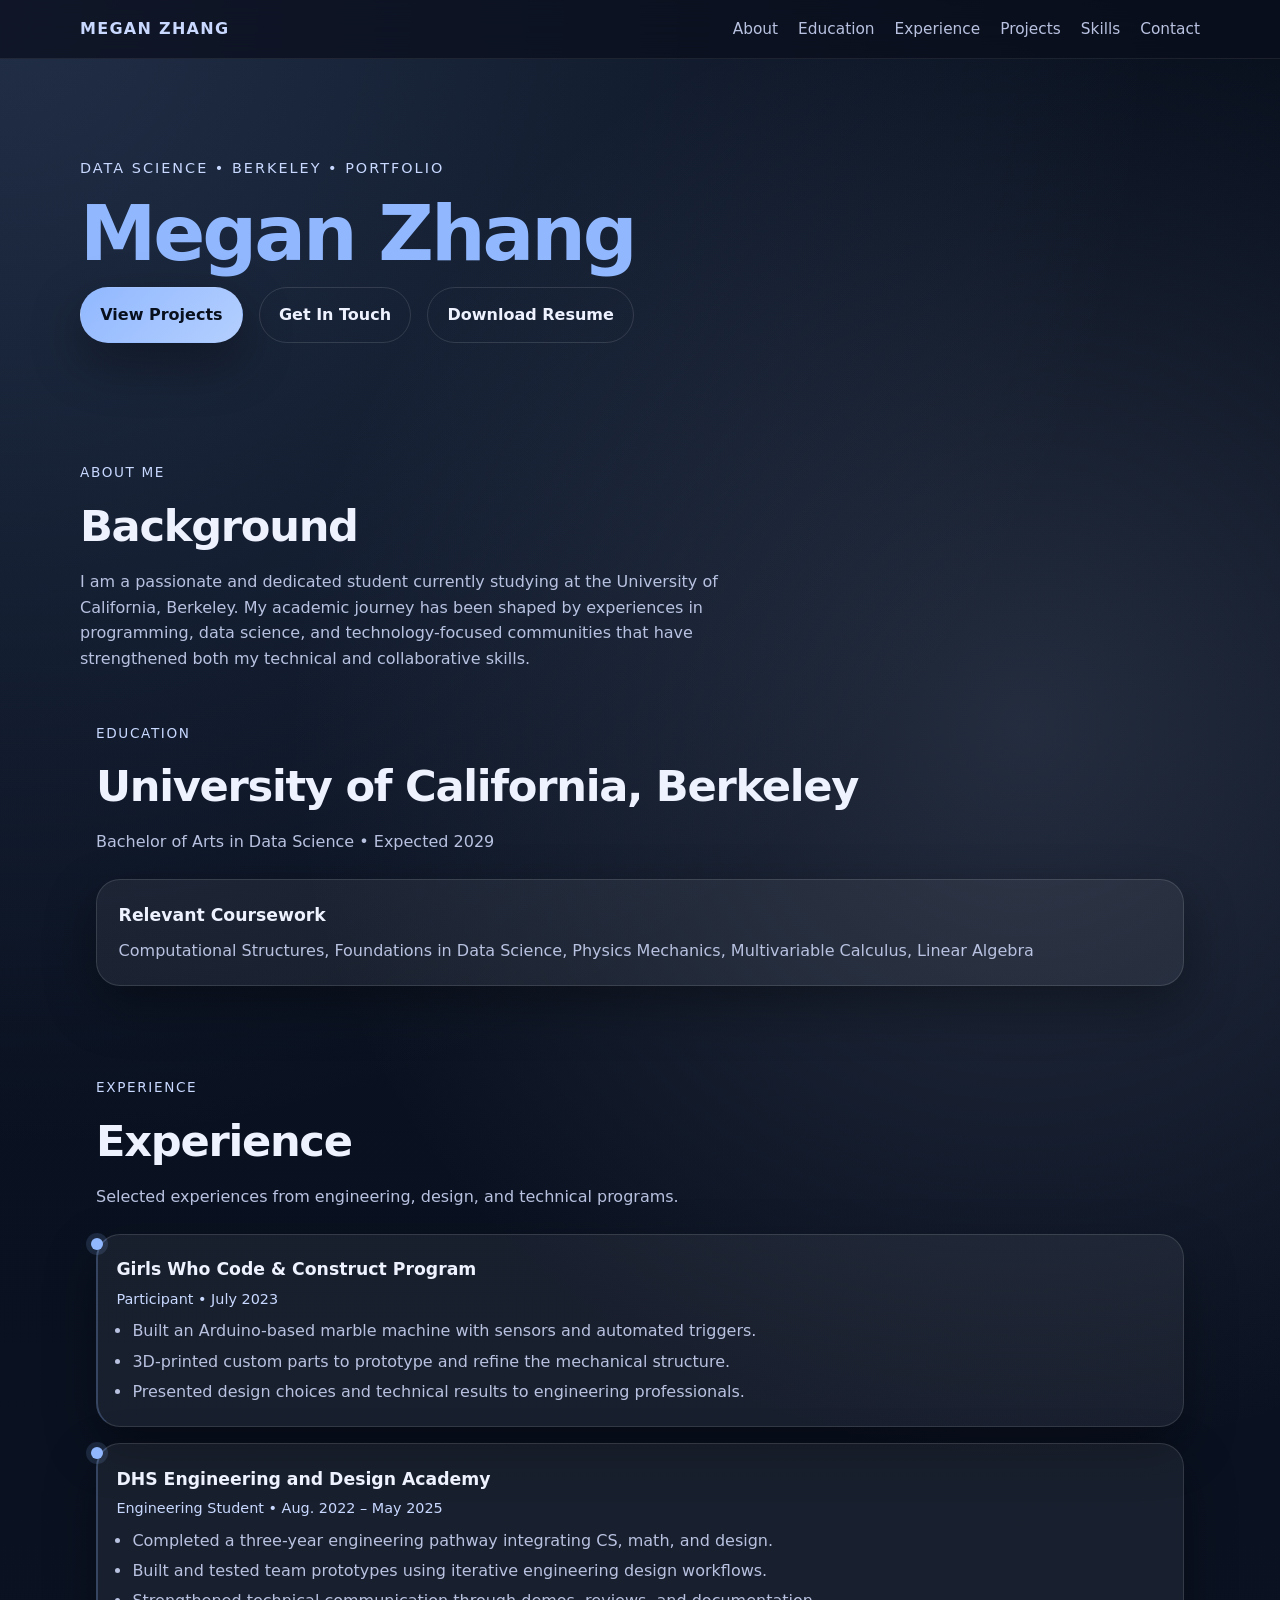
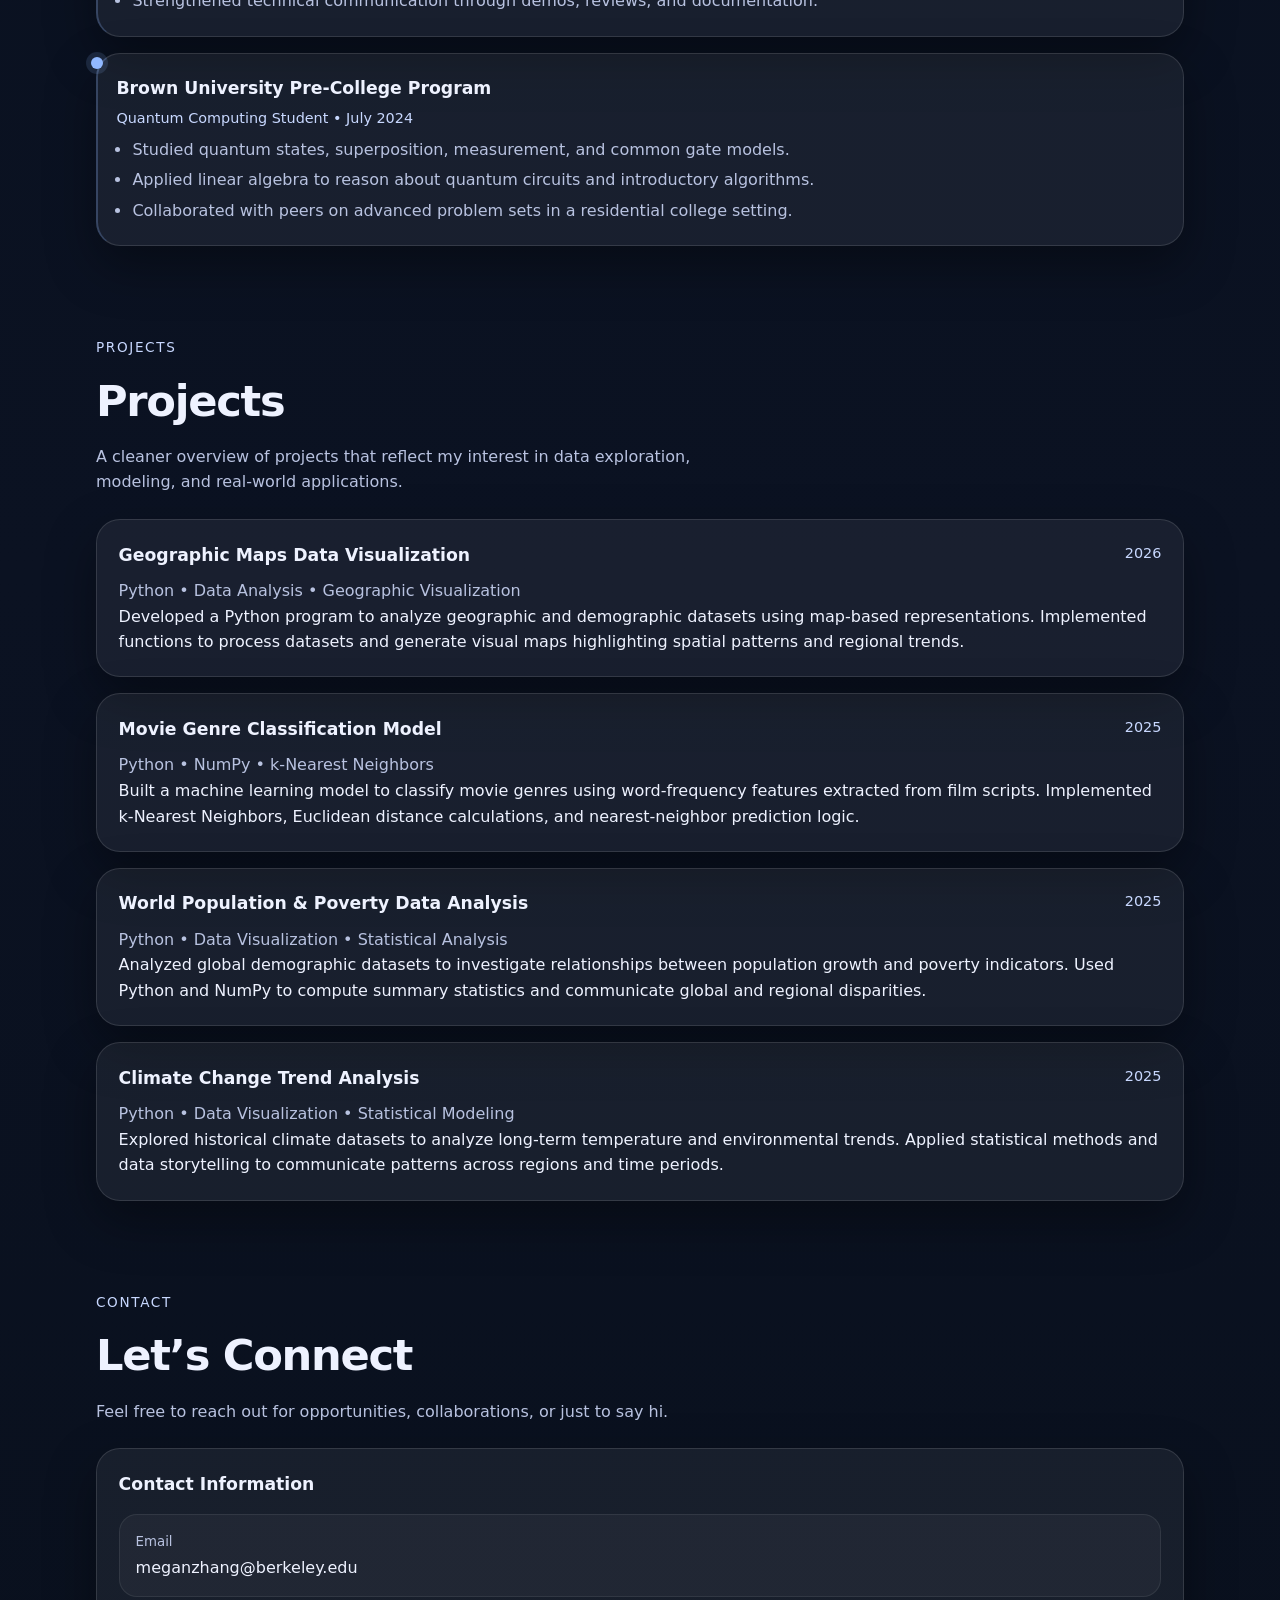
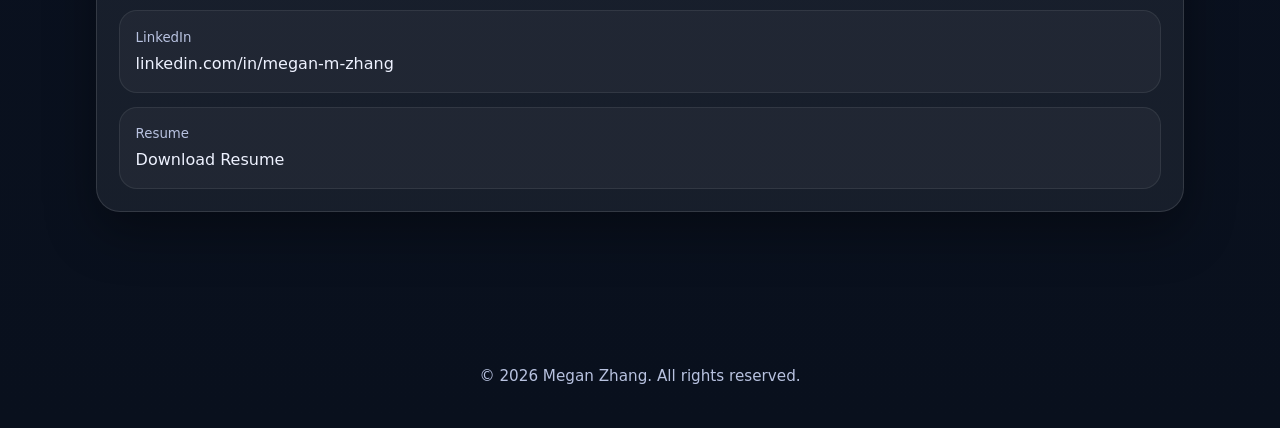
==== commit dc336570: "Update index.html" ====
--- a/index.html
+++ b/index.html
@@ -510,12 +510,6 @@
           <a class="btn btn-secondary" href="Megan_Zhang_LaTex_Resume.pdf" download>Download Resume</a>
         </div>
         
-          
-          
-        </div>
-          
-          
-        </div>
       </div>
 
       </div>
@@ -597,7 +591,7 @@
       <div class="container">
         <div class="section-heading fade-up">
           <span>Projects</span>
-          <h2>Selected Work</h2>
+          <h2>Projects</h2>
           <p>A cleaner overview of projects that reflect my interest in data exploration, modeling, and real-world applications.</p>
         </div>
 
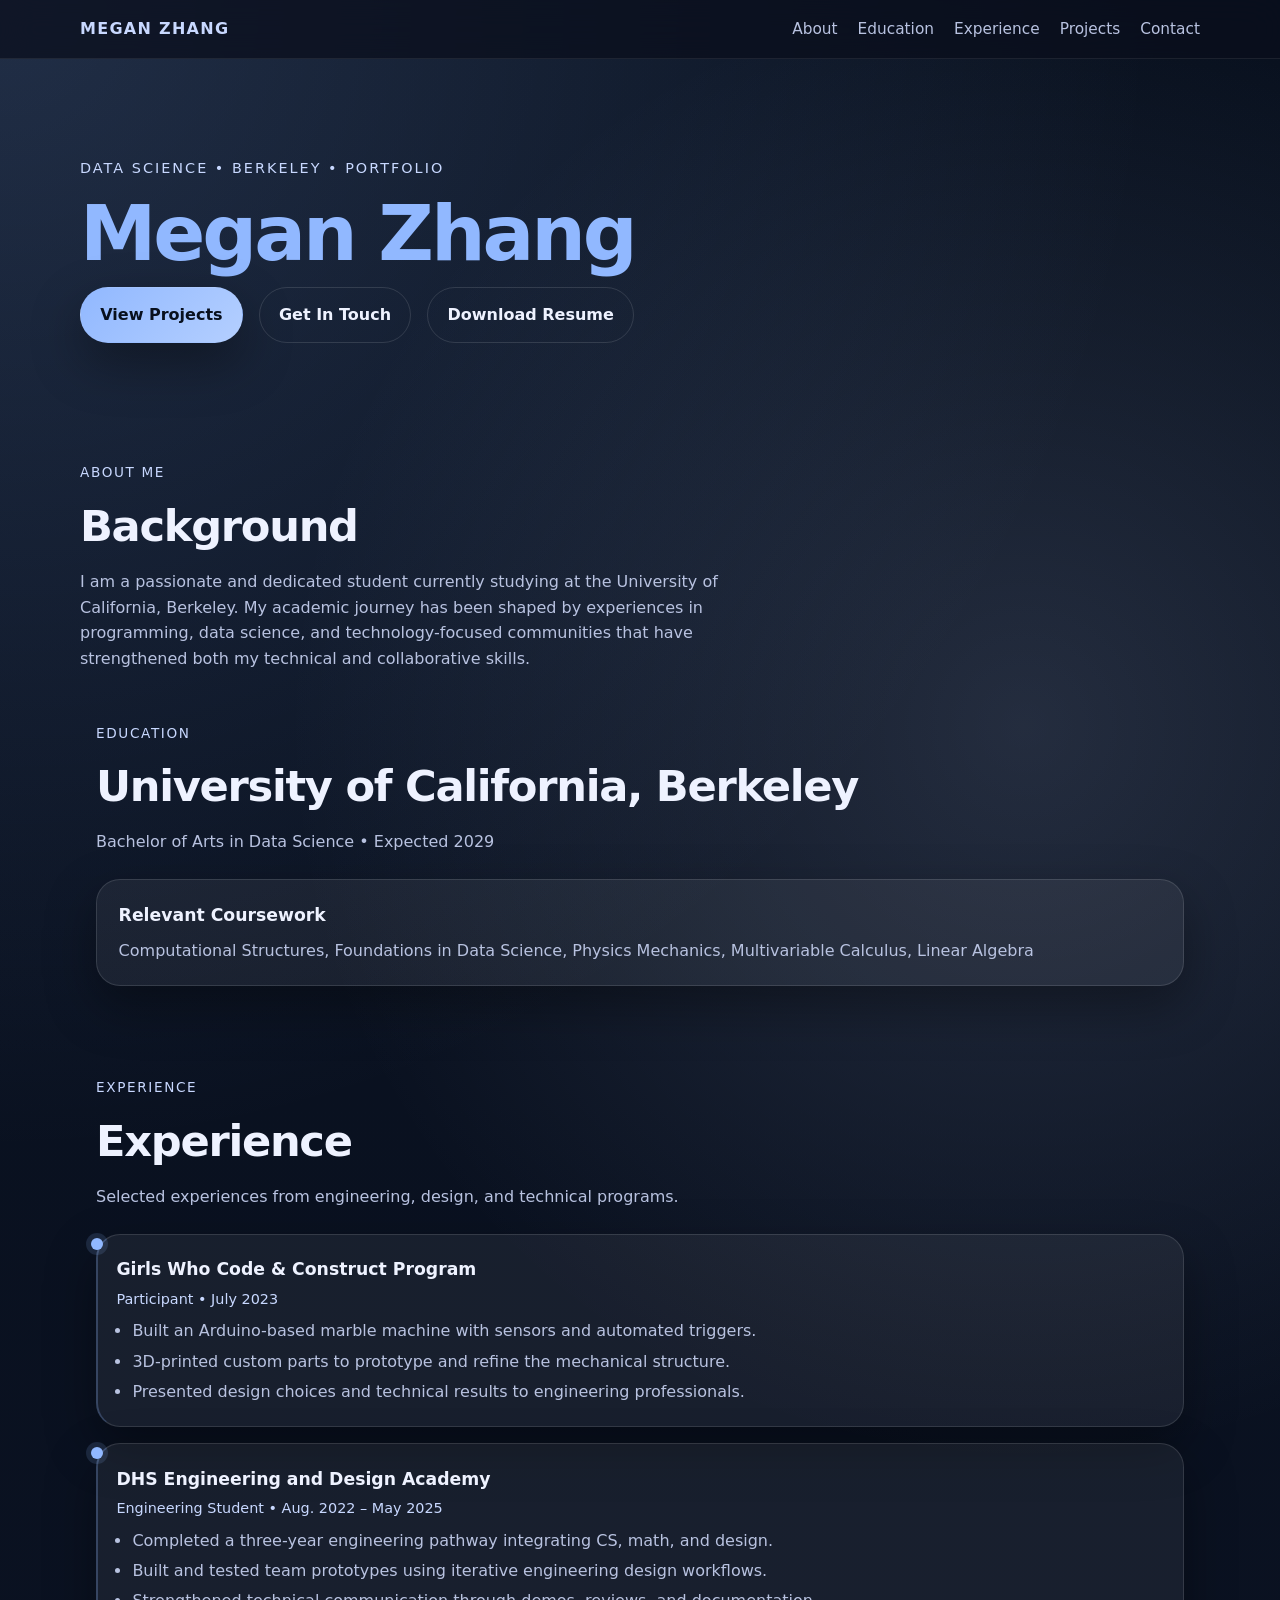
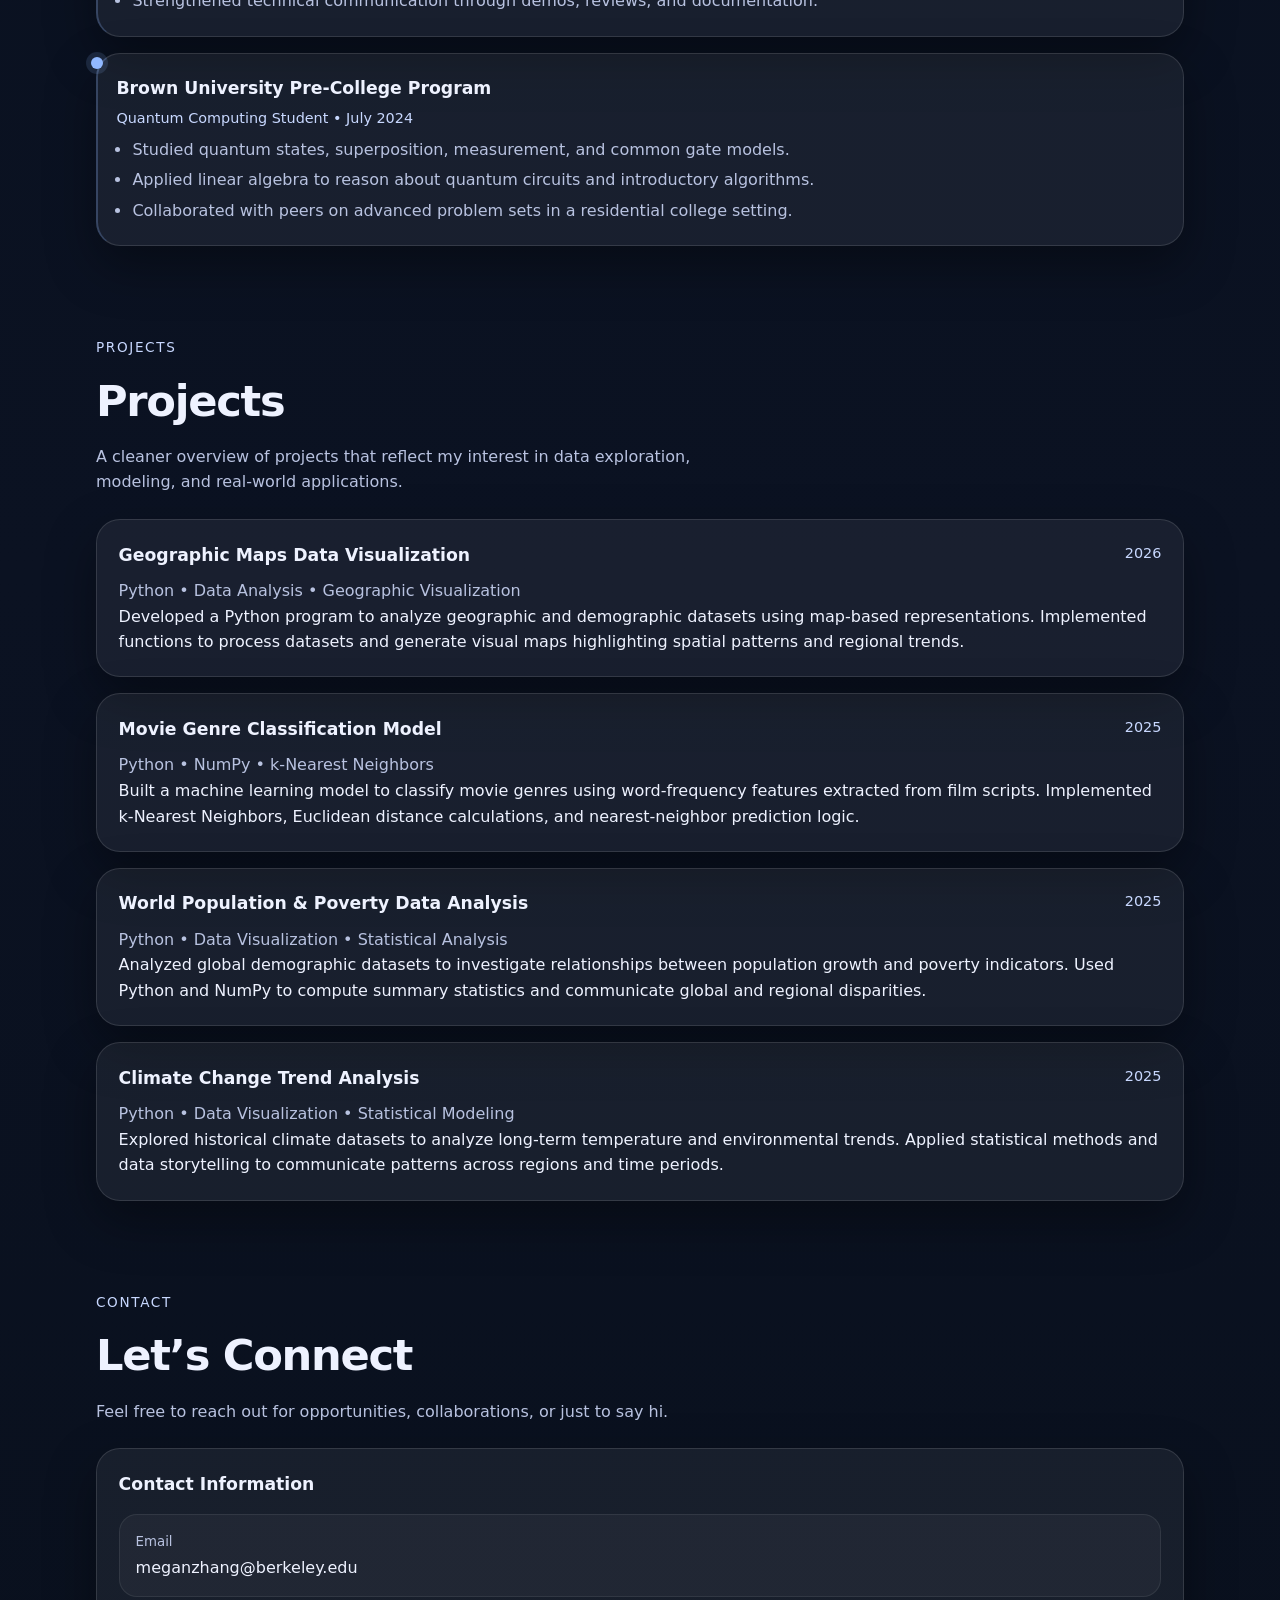
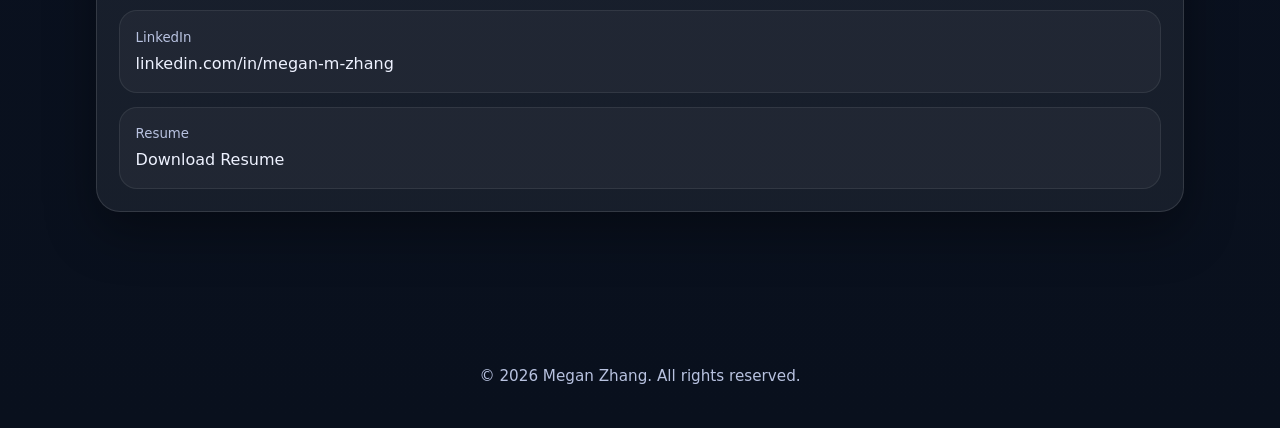
==== commit 5c1abd25: "Update index.html" ====
--- a/index.html
+++ b/index.html
@@ -492,7 +492,6 @@
         <a href="#education">Education</a>
         <a href="#experience">Experience</a>
         <a href="#projects">Projects</a>
-        <a href="#skills">Skills</a>
         <a href="#contact">Contact</a>
       </div>
     </div>
